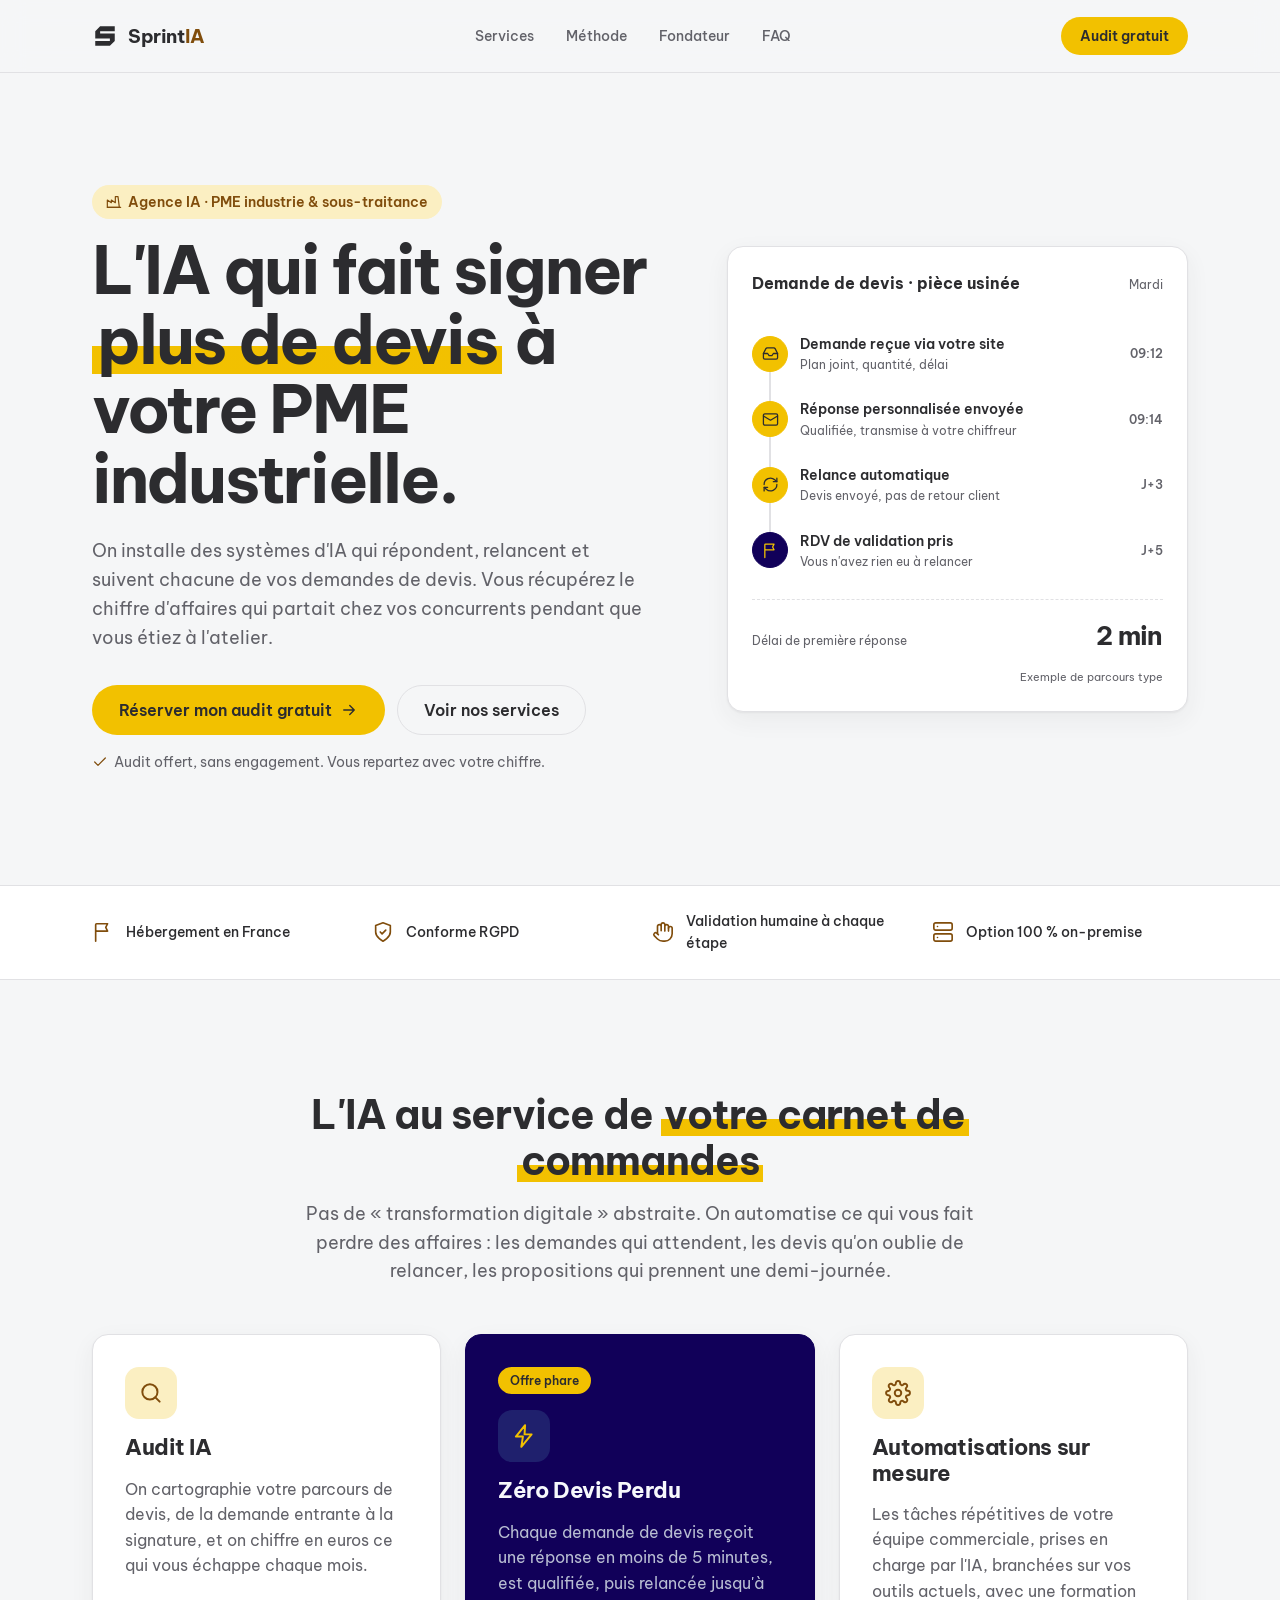
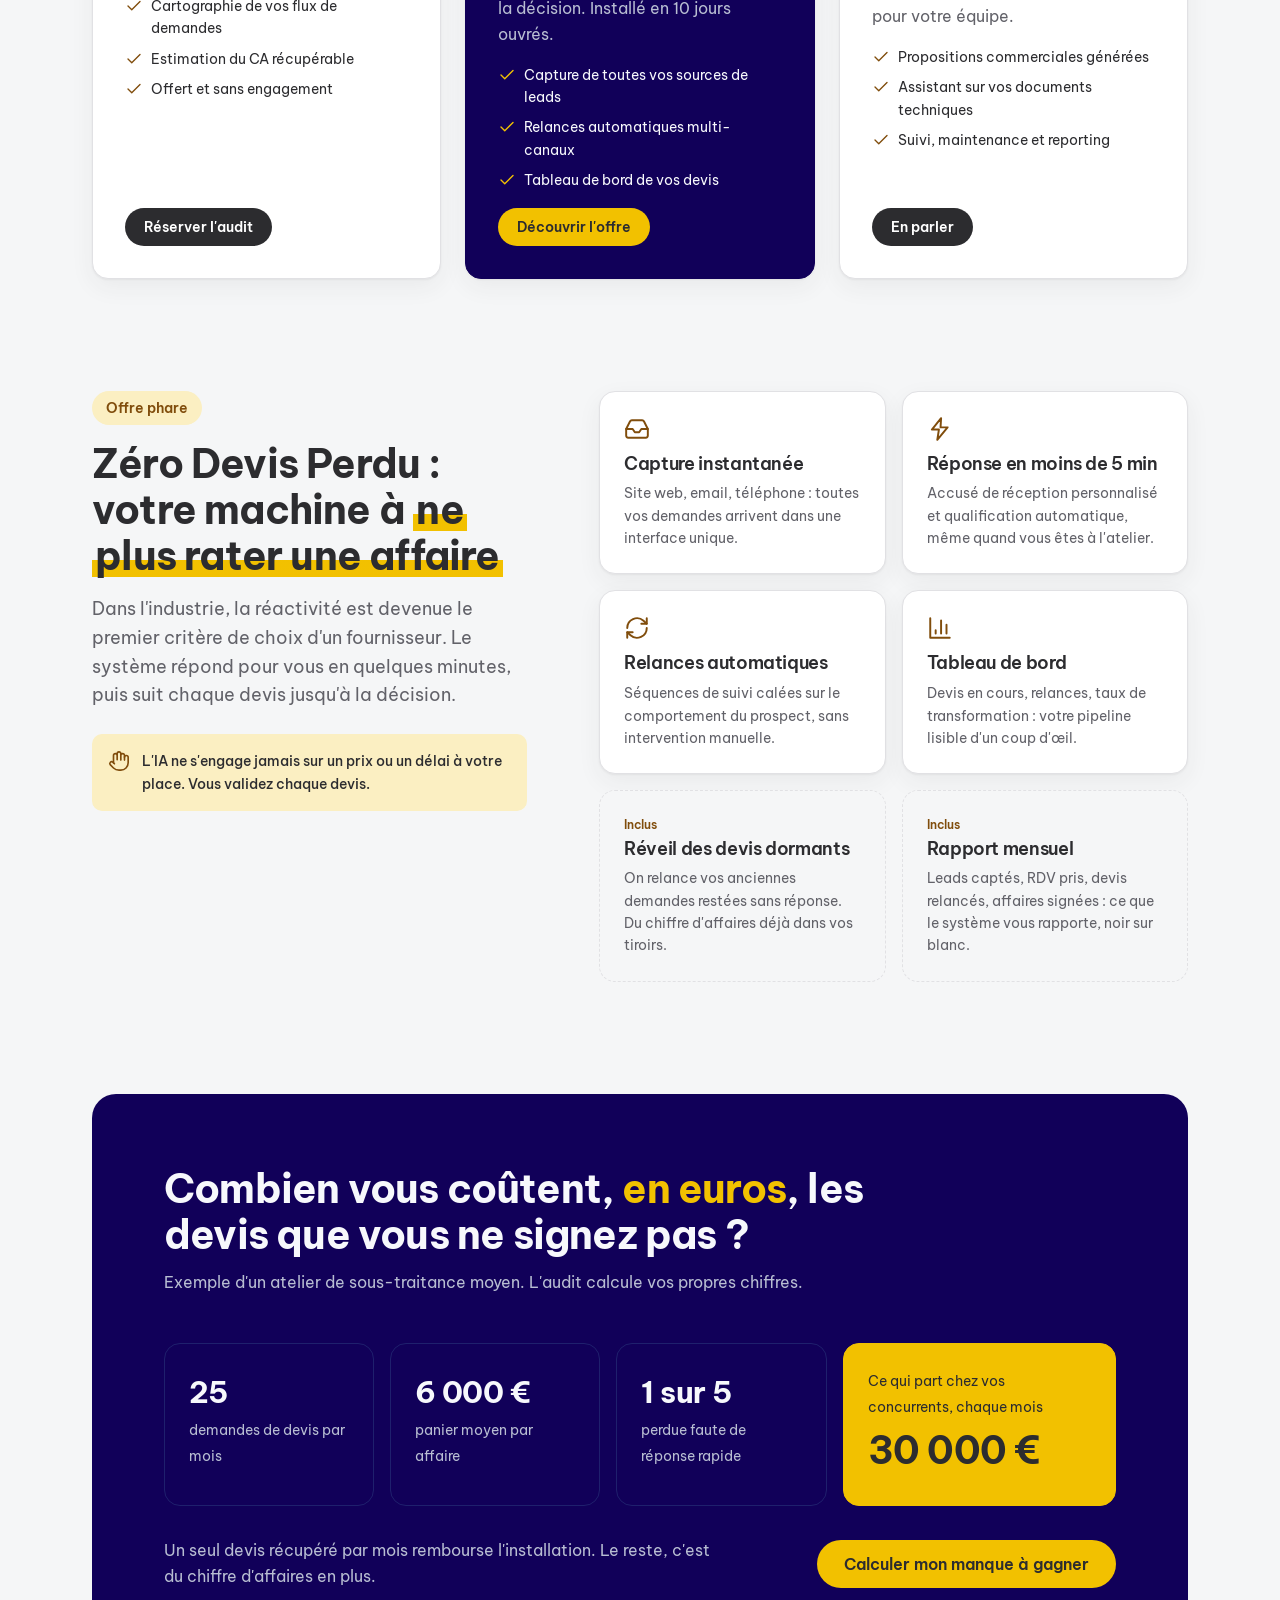
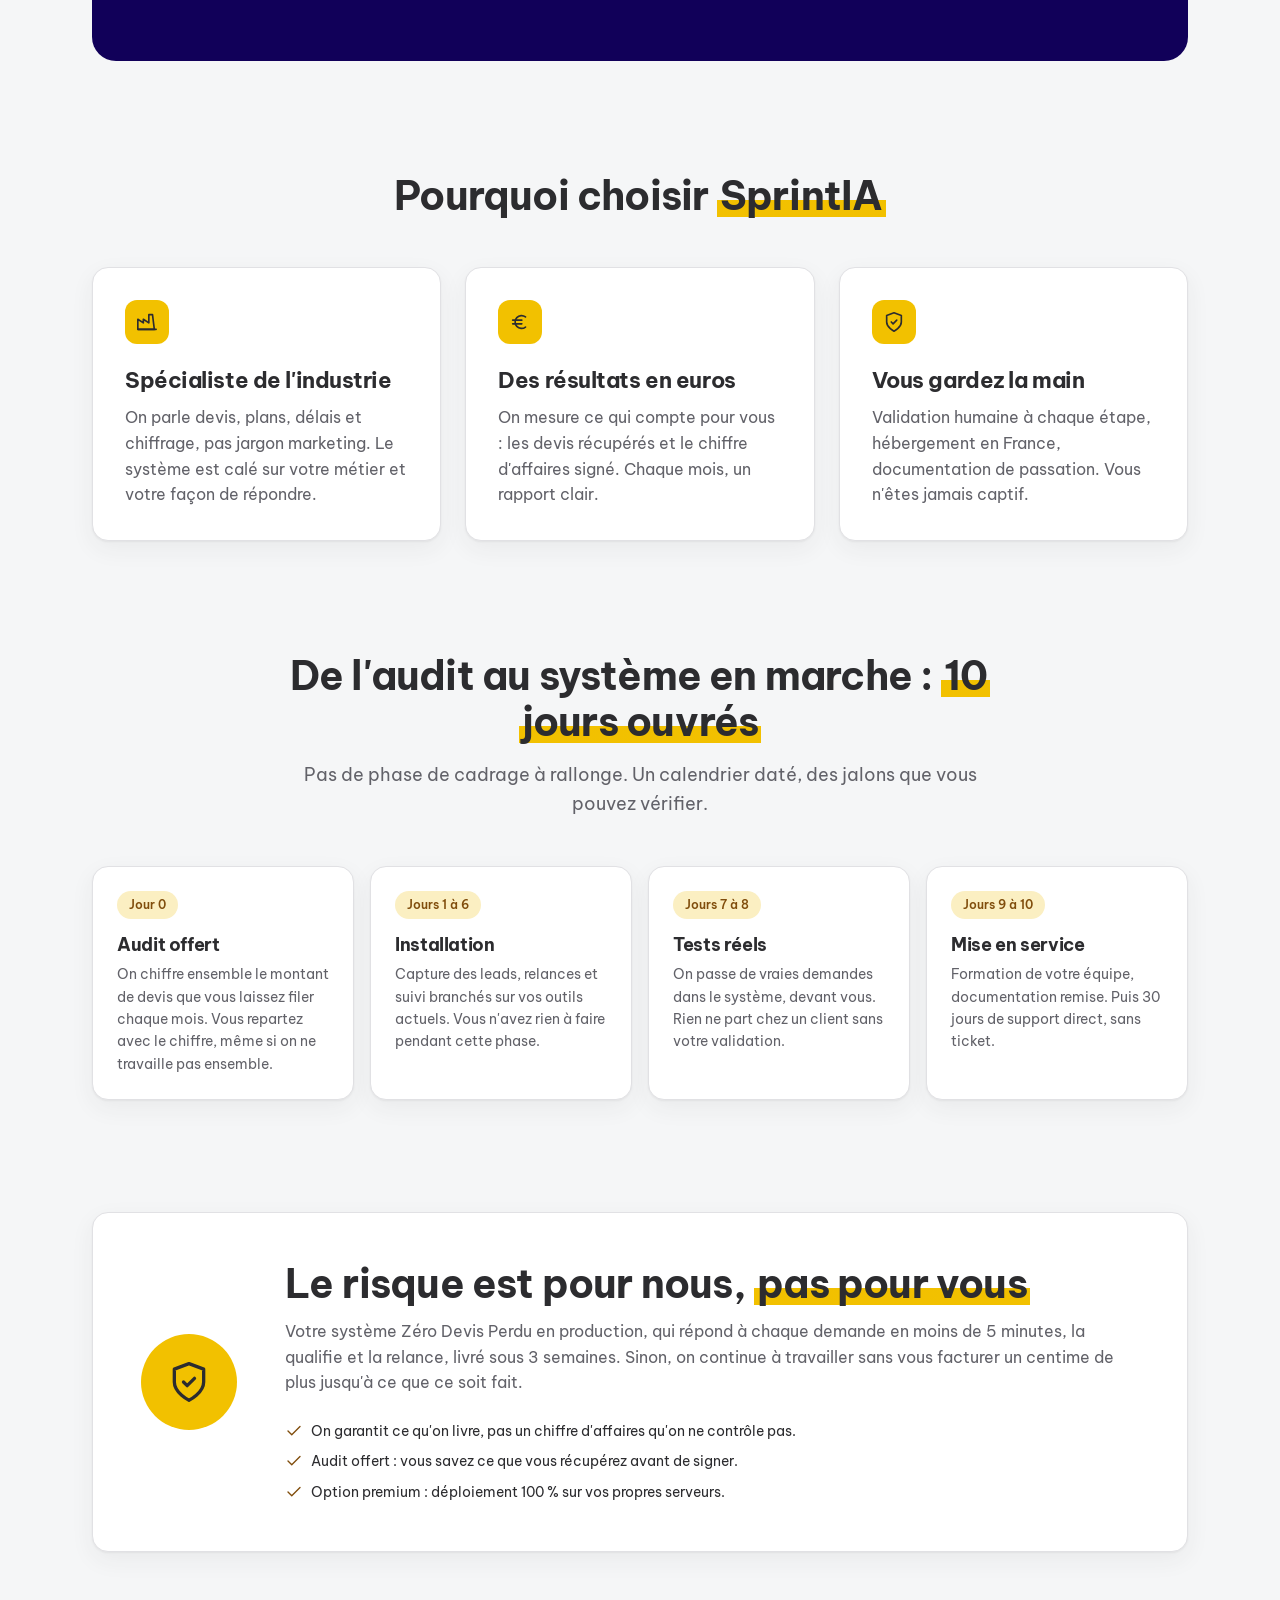
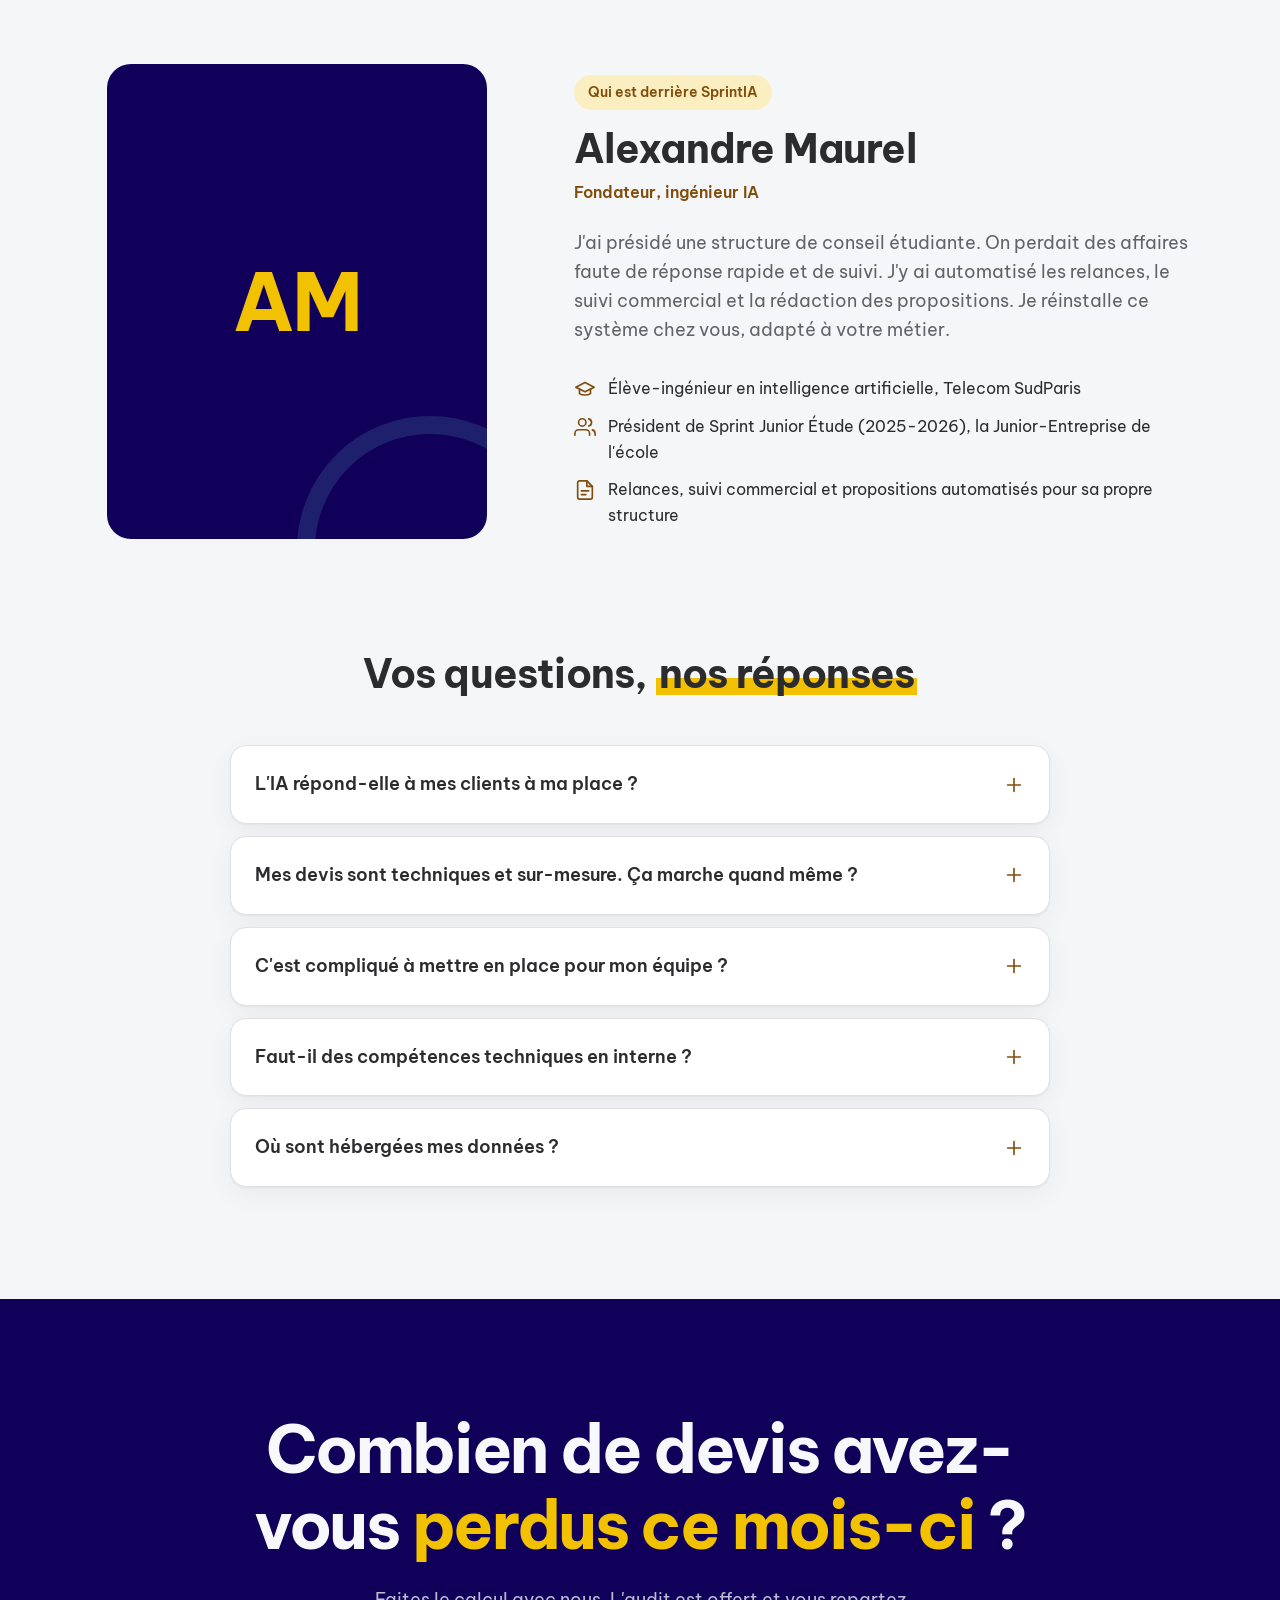
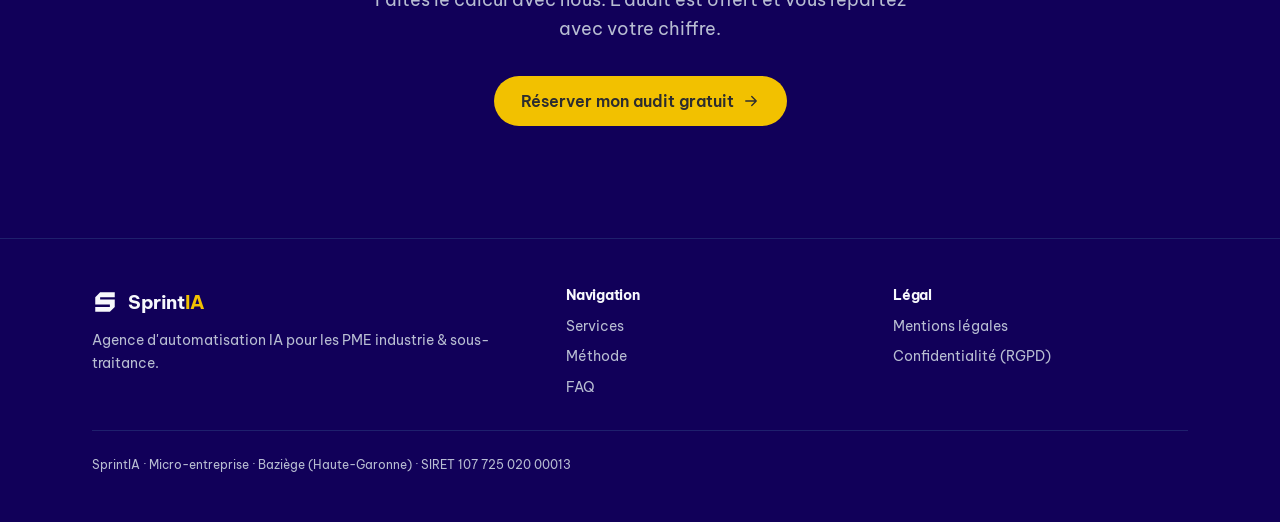
==== index.html @ 54145ee6 "Site vitrine SprintIA (projet final Mercadotecnia Digital ITESO) Co-Authored-By: Claude Opus 5.5 <no" ====
<!DOCTYPE html>
<html lang="fr">
<head>
<meta charset="utf-8"/>
<meta name="viewport" content="width=device-width, initial-scale=1.0"/>
<meta name="theme-color" content="#f5f5f6"/>
<title>SprintIA · Agence IA pour les PME industrielles | Zéro devis perdu</title>
<meta name="description" content="SprintIA, agence d'automatisation IA pour les PME industrie & sous-traitance. Réponse aux demandes de devis en moins de 5 minutes, relances automatiques, propositions commerciales. Audit offert."/>
<link rel="canonical" href="https://sprintalex.github.io/sprintia/"/>
<meta property="og:type" content="website"/>
<meta property="og:locale" content="fr_FR"/>
<meta property="og:site_name" content="SprintIA"/>
<meta property="og:title" content="SprintIA · L'agence IA des PME industrielles"/>
<meta property="og:description" content="On installe l'IA qui répond, relance et suit vos demandes de devis. Vous récupérez le chiffre d'affaires qui partait chez vos concurrents."/>
<meta property="og:url" content="https://sprintalex.github.io/sprintia/"/>
<meta property="og:image" content="https://sprintalex.github.io/sprintia/assets/og-image.png"/>
<meta property="og:image:width" content="1200"/>
<meta property="og:image:height" content="630"/>
<meta name="twitter:card" content="summary_large_image"/>
<meta name="twitter:title" content="SprintIA · L'agence IA des PME industrielles"/>
<meta name="twitter:description" content="Réponse aux devis en moins de 5 minutes, relances automatiques, propositions commerciales. Audit offert."/>
<meta name="twitter:image" content="https://sprintalex.github.io/sprintia/assets/og-image.png"/>
<link rel="icon" type="image/svg+xml" href="assets/favicon.svg"/>
<link rel="preconnect" href="https://fonts.googleapis.com"/>
<link rel="preconnect" href="https://fonts.gstatic.com" crossorigin=""/>
<link href="https://fonts.googleapis.com/css2?family=Be+Vietnam+Pro:wght@400;500;600;700&display=swap" rel="stylesheet"/>
<script type="application/ld+json">
{
  "@context": "https://schema.org",
  "@graph": [
    {
      "@type": "ProfessionalService",
      "name": "SprintIA",
      "url": "https://sprintalex.github.io/sprintia/",
      "description": "Agence d'automatisation IA pour les PME industrie & sous-traitance.",
      "areaServed": "FR",
      "founder": { "@type": "Person", "name": "Alexandre Maurel" },
      "address": { "@type": "PostalAddress", "addressLocality": "Baziège", "addressRegion": "Haute-Garonne", "addressCountry": "FR" }
    },
    {
      "@type": "Service",
      "name": "Zéro Devis Perdu",
      "provider": { "@type": "Organization", "name": "SprintIA" },
      "serviceType": "Automatisation de la réponse et de la relance des demandes de devis",
      "areaServed": "FR",
      "audience": { "@type": "BusinessAudience", "audienceType": "PME industrie & sous-traitance" }
    },
    {
      "@type": "FAQPage",
      "mainEntity": [
        { "@type": "Question", "name": "L'IA répond-elle à mes clients à ma place ?", "acceptedAnswer": { "@type": "Answer", "text": "Non. L'IA envoie un accusé de réception immédiat et qualifie la demande, mais ne s'engage jamais sur un prix ou un délai technique. Vous validez chaque devis." } },
        { "@type": "Question", "name": "Mes devis sont techniques et sur-mesure, ça marche quand même ?", "acceptedAnswer": { "@type": "Answer", "text": "Oui. Le système capte la demande, rassure le prospect en moins de 5 minutes et vous transmet toutes les infos pour chiffrer vite. Le travail technique reste le vôtre." } },
        { "@type": "Question", "name": "C'est compliqué à mettre en place ?", "acceptedAnswer": { "@type": "Answer", "text": "Non. On installe et paramètre tout en 10 jours ouvrés, branché sur vos outils existants, avec formation et 30 jours de support direct." } },
        { "@type": "Question", "name": "Où sont hébergées mes données ?", "acceptedAnswer": { "@type": "Answer", "text": "En France, en conformité RGPD. Une option 100 % on-premise est disponible." } }
      ]
    }
  ]
}
</script>
<style>
/* Hallmark · macrostructure: agency one-pager (studied) · tone: corporate chaleureux · anchor hue: amber 90
 * theme: studied-DNA (source: https://www.zenithia.pro/) · paper #F5F5F6 · ink #2D2D2F · accent #ECBC06 · navy #02015A
 * fonts: Be Vietnam Pro (display + body) · nav: sticky bar + CTA · footer: statement CTA · studied: yes · DNA-source: url
 * pre-emit critique: P4 H4 E4 S5 R4 V4
 */
:root {
  --color-paper: oklch(97.2% 0.002 286);
  --color-surface: oklch(100% 0 0);
  --color-ink: oklch(29.5% 0.005 286);
  --color-muted: oklch(50% 0.01 286);
  --color-line: oklch(91% 0.004 286);
  --color-accent: oklch(83% 0.17 90);
  --color-accent-strong: oklch(72% 0.155 80);
  --color-accent-soft: oklch(95% 0.06 95);
  --color-accent-ink: oklch(47% 0.1 65);
  --color-navy: oklch(22% 0.14 275);
  --color-navy-2: oklch(30% 0.13 275);
  --color-on-navy: oklch(98% 0.005 275);
  --color-on-navy-muted: oklch(80% 0.03 275);
  --color-focus: oklch(55% 0.2 265);
  --font-display: "Be Vietnam Pro", system-ui, sans-serif;
  --font-body: "Be Vietnam Pro", system-ui, sans-serif;
  --space-2xs: 4px; --space-xs: 8px; --space-sm: 12px; --space-md: 16px; --space-lg: 24px;
  --space-xl: 32px; --space-2xl: 48px; --space-3xl: 72px; --space-4xl: 112px;
  --text-sm: 0.875rem; --text-base: 1rem; --text-lg: 1.125rem; --text-xl: 1.375rem;
  --text-2xl: clamp(1.75rem, 1.2rem + 2vw, 2.5rem);
  --text-display: clamp(2.3rem, 1.3rem + 4.2vw, 4.1rem);
  --radius-sm: 10px; --radius-md: 16px; --radius-lg: 24px; --radius-pill: 999px;
  --shadow-card: 0 1px 2px oklch(29.5% 0.005 286 / 0.06), 0 8px 24px oklch(29.5% 0.005 286 / 0.06);
  --ease-out: cubic-bezier(0.22, 1, 0.36, 1);
  --ease-in: cubic-bezier(0.55, 0, 1, 0.45);
  --ease-in-out: cubic-bezier(0.65, 0, 0.35, 1);
  --dur-fast: 150ms; --dur-base: 250ms; --dur-slow: 600ms;
}
*, *::before, *::after { box-sizing: border-box; }
html, body { overflow-x: clip; }
html { scroll-behavior: smooth; scroll-padding-top: 88px; }
body { margin: 0; background: var(--color-paper); color: var(--color-ink); font-family: var(--font-body); font-size: var(--text-base); line-height: 1.6; -webkit-font-smoothing: antialiased; }
h1, h2, h3, h4 { font-family: var(--font-display); font-style: normal; line-height: 1.15; margin: 0; letter-spacing: -0.02em; overflow-wrap: anywhere; min-width: 0; }
p { margin: 0; }
a { color: inherit; }
img, svg { display: block; max-width: 100%; }
[hidden] { display: none !important; }
:focus-visible { outline: 3px solid var(--color-focus); outline-offset: 3px; border-radius: 6px; }
.sr-only { position: absolute; width: 1px; height: 1px; padding: 0; margin: -1px; overflow: hidden; clip: rect(0,0,0,0); white-space: nowrap; border: 0; }
.skip { position: absolute; left: var(--space-md); top: -60px; z-index: 60; background: var(--color-ink); color: var(--color-surface); padding: var(--space-xs) var(--space-md); border-radius: var(--radius-sm); }
.skip:focus { top: var(--space-md); }
.wrap { width: 100%; max-width: 1160px; margin: 0 auto; padding: 0 var(--space-md); }
@media (min-width: 768px) { .wrap { padding: 0 var(--space-xl); } }
.icon { width: 22px; height: 22px; fill: none; stroke: currentColor; stroke-width: 1.8; stroke-linecap: round; stroke-linejoin: round; flex-shrink: 0; }

/* marker highlight: one word per heading, ZénithIA DNA, ink stays readable */
.hl { background: linear-gradient(transparent 58%, var(--color-accent) 58%, var(--color-accent) 92%, transparent 92%); padding: 0 0.08em; -webkit-box-decoration-break: clone; box-decoration-break: clone; }
.on-navy .hl { background: none; color: var(--color-accent); padding: 0; }

/* buttons */
.btn { display: inline-flex; align-items: center; justify-content: center; gap: var(--space-xs); white-space: nowrap; font: 600 var(--text-base)/1 var(--font-body); text-decoration: none; border: 1.5px solid transparent; border-radius: var(--radius-pill); padding: 15px 26px; cursor: pointer; transition: background-color var(--dur-fast) var(--ease-out), border-color var(--dur-fast) var(--ease-out), transform var(--dur-fast) var(--ease-out); }
.btn:active { transform: translateY(1px); }
.btn:disabled { opacity: 0.55; cursor: not-allowed; }
.btn-primary { background: var(--color-accent); color: var(--color-ink); }
.btn-primary:hover { background: var(--color-accent-strong); }
.btn-ghost { background: transparent; color: var(--color-ink); border-color: var(--color-line); }
.btn-ghost:hover { border-color: var(--color-ink); }
.btn-dark { background: var(--color-ink); color: var(--color-surface); }
.btn-dark:hover { background: var(--color-navy); }
.btn-sm { padding: 11px 18px; font-size: var(--text-sm); }
.btn .icon { width: 18px; height: 18px; }

/* nav */
.nav { position: sticky; top: 0; z-index: 40; background: oklch(97.2% 0.002 286 / 0.88); backdrop-filter: blur(12px); -webkit-backdrop-filter: blur(12px); border-bottom: 1px solid var(--color-line); }
.nav-in { display: flex; align-items: center; justify-content: space-between; gap: var(--space-md); height: 72px; }
.brand { display: flex; align-items: center; gap: 10px; font-weight: 700; font-size: 1.2rem; text-decoration: none; letter-spacing: -0.02em; white-space: nowrap; }
.brand svg { width: 26px; height: 26px; }
.brand b { color: var(--color-accent-ink); font-weight: 700; }
.nav-links { display: none; gap: var(--space-xl); list-style: none; margin: 0; padding: 0; }
.nav-links a { text-decoration: none; font-weight: 500; font-size: var(--text-sm); color: var(--color-muted); white-space: nowrap; transition: color var(--dur-fast) var(--ease-out); }
.nav-links a:hover { color: var(--color-ink); }
.nav-cta { display: flex; align-items: center; gap: var(--space-xs); }
.burger { display: inline-flex; background: none; border: 0; padding: var(--space-xs); cursor: pointer; color: var(--color-ink); }
.mobile-menu { border-top: 1px solid var(--color-line); padding: var(--space-md) 0 var(--space-lg); }
.mobile-menu a { display: block; padding: var(--space-sm) 0; font-weight: 500; text-decoration: none; white-space: nowrap; }
.hidden { display: none !important; }
@media (min-width: 900px) { .nav-links { display: flex; } .burger, .mobile-menu { display: none !important; } }
@media (max-width: 420px) { .nav-cta .btn-sm { padding: 10px 14px; } }

/* sections */
section { padding: var(--space-3xl) 0; }
@media (min-width: 768px) { section { padding: var(--space-4xl) 0; } }
.head { max-width: 720px; margin: 0 auto var(--space-2xl); text-align: center; }
.head h2 { font-size: var(--text-2xl); font-weight: 700; }
.head p { margin-top: var(--space-md); color: var(--color-muted); font-size: var(--text-lg); }
.tag { display: inline-flex; align-items: center; gap: 6px; font-size: var(--text-sm); font-weight: 600; color: var(--color-accent-ink); background: var(--color-accent-soft); border-radius: var(--radius-pill); padding: 6px 14px; margin-bottom: var(--space-md); white-space: nowrap; }
.hero .tag { white-space: normal; }
@media (max-width: 359px) { .btn { padding: 14px 18px; font-size: 0.9375rem; } }
.card { background: var(--color-surface); border: 1px solid var(--color-line); border-radius: var(--radius-md); box-shadow: var(--shadow-card); }

/* hero */
.hero { padding: var(--space-3xl) 0 var(--space-3xl); }
.hero-grid { display: grid; gap: var(--space-2xl); align-items: center; grid-template-columns: minmax(0, 1fr); }
@media (min-width: 980px) { .hero-grid { grid-template-columns: minmax(0, 1.1fr) minmax(0, 0.9fr); gap: var(--space-3xl); } .hero { padding: var(--space-4xl) 0; } }
.hero h1 { font-size: var(--text-display); font-weight: 700; letter-spacing: -0.035em; line-height: 1.06; }
.hero .lead { margin-top: var(--space-lg); font-size: var(--text-lg); color: var(--color-muted); max-width: 560px; }
.hero-ctas { display: flex; flex-wrap: wrap; gap: var(--space-sm); margin-top: var(--space-xl); }
.reassure { margin-top: var(--space-md); font-size: var(--text-sm); color: var(--color-muted); display: flex; align-items: center; gap: 6px; }
.reassure .icon { width: 16px; height: 16px; color: var(--color-accent-ink); }

/* hero visual: flow of one quote request */
.flow { padding: var(--space-lg); position: relative; }
.flow-top { display: flex; justify-content: space-between; align-items: center; gap: var(--space-sm); margin-bottom: var(--space-lg); }
.flow-top strong { font-size: var(--text-base); }
.flow-top span { font-size: 12px; color: var(--color-muted); white-space: nowrap; }
.flow ol { list-style: none; margin: 0; padding: 0; position: relative; }
.flow ol::before { content: ""; position: absolute; left: 17px; top: 18px; bottom: 18px; width: 2px; background: var(--color-line); }
.flow li { position: relative; display: grid; grid-template-columns: 36px minmax(0, 1fr) auto; gap: var(--space-sm); align-items: center; padding: var(--space-sm) 0; }
.flow .dot { width: 36px; height: 36px; border-radius: 50%; display: grid; place-items: center; background: var(--color-paper); border: 1px solid var(--color-line); color: var(--color-muted); position: relative; }
.flow .dot .icon { width: 17px; height: 17px; }
.flow li.done .dot { background: var(--color-accent); border-color: var(--color-accent); color: var(--color-ink); }
.flow li.win .dot { background: var(--color-navy); border-color: var(--color-navy); color: var(--color-accent); }
.flow .t { font-size: var(--text-sm); font-weight: 600; }
.flow .s { font-size: 12px; color: var(--color-muted); }
.flow time { font-size: 12px; font-weight: 600; color: var(--color-muted); font-variant-numeric: tabular-nums; white-space: nowrap; }
.flow-foot { margin-top: var(--space-md); padding-top: var(--space-md); border-top: 1px dashed var(--color-line); display: flex; justify-content: space-between; align-items: baseline; gap: var(--space-sm); }
.flow-foot span { font-size: 12px; color: var(--color-muted); }
.flow-foot b { font-size: 1.6rem; letter-spacing: -0.02em; }
.flow-note { margin-top: var(--space-sm); font-size: 11px; color: var(--color-muted); text-align: right; }

/* trust strip */
.trust { padding: var(--space-lg) 0; border-top: 1px solid var(--color-line); border-bottom: 1px solid var(--color-line); background: var(--color-surface); }
.trust ul { list-style: none; margin: 0; padding: 0; display: grid; grid-template-columns: repeat(2, minmax(0, 1fr)); gap: var(--space-md) var(--space-lg); }
@media (min-width: 900px) { .trust ul { grid-template-columns: repeat(4, minmax(0, 1fr)); } }
.trust li { display: flex; align-items: center; gap: var(--space-sm); font-size: var(--text-sm); font-weight: 500; }
.trust .icon { color: var(--color-accent-ink); }

/* services */
.services { display: grid; gap: var(--space-lg); grid-template-columns: minmax(0, 1fr); }
@media (min-width: 900px) { .services { grid-template-columns: repeat(3, minmax(0, 1fr)); } }
.svc { padding: var(--space-xl); display: flex; flex-direction: column; gap: var(--space-md); transition: transform var(--dur-base) var(--ease-out), box-shadow var(--dur-base) var(--ease-out); }
.svc:hover { transform: translateY(-3px); }
.svc .ico { width: 52px; height: 52px; border-radius: 14px; display: grid; place-items: center; background: var(--color-accent-soft); color: var(--color-accent-ink); }
.svc .ico .icon { width: 26px; height: 26px; }
.svc h3 { font-size: var(--text-xl); font-weight: 700; }
.svc p { color: var(--color-muted); }
.svc ul { list-style: none; margin: 0; padding: 0; display: grid; gap: var(--space-xs); font-size: var(--text-sm); }
.svc li { display: flex; gap: var(--space-xs); align-items: flex-start; }
.svc li .icon { width: 18px; height: 18px; color: var(--color-accent-ink); margin-top: 2px; }
.svc .btn { margin-top: auto; align-self: flex-start; }
.svc.featured { background: var(--color-navy); border-color: var(--color-navy); color: var(--color-on-navy); }
.svc.featured p { color: var(--color-on-navy-muted); }
.svc.featured .ico { background: var(--color-navy-2); color: var(--color-accent); }
.svc.featured li .icon { color: var(--color-accent); }
.svc .badge { align-self: flex-start; font-size: 12px; font-weight: 600; background: var(--color-accent); color: var(--color-ink); border-radius: var(--radius-pill); padding: 4px 12px; white-space: nowrap; }

/* ZDP detail */
.zdp { display: grid; gap: var(--space-2xl); grid-template-columns: minmax(0, 1fr); align-items: start; }
@media (min-width: 980px) { .zdp { grid-template-columns: minmax(0, 0.85fr) minmax(0, 1.15fr); gap: var(--space-3xl); } }
.zdp-intro h2 { font-size: var(--text-2xl); font-weight: 700; }
.zdp-intro p { margin-top: var(--space-md); color: var(--color-muted); font-size: var(--text-lg); }
.zdp-intro .human { margin-top: var(--space-lg); display: flex; gap: var(--space-sm); padding: var(--space-md); border-radius: var(--radius-sm); background: var(--color-accent-soft); font-size: var(--text-sm); font-weight: 500; }
.zdp-intro .human .icon { color: var(--color-accent-ink); }
.feats { display: grid; gap: var(--space-md); grid-template-columns: minmax(0, 1fr); }
@media (min-width: 640px) { .feats { grid-template-columns: repeat(2, minmax(0, 1fr)); } }
.feat { padding: var(--space-lg); }
.feat .icon { color: var(--color-accent-ink); width: 26px; height: 26px; margin-bottom: var(--space-sm); }
.feat h3 { font-size: var(--text-lg); font-weight: 600; margin-bottom: var(--space-xs); }
.feat p { font-size: var(--text-sm); color: var(--color-muted); }
.feat.bonus { background: var(--color-paper); box-shadow: none; border-style: dashed; }
.feat .kicker { display: block; font-size: 12px; font-weight: 600; color: var(--color-accent-ink); margin-bottom: 4px; }

/* ROI band */
.roi { background: var(--color-navy); color: var(--color-on-navy); border-radius: var(--radius-lg); padding: var(--space-2xl) var(--space-lg); }
@media (min-width: 768px) { .roi { padding: var(--space-3xl); } }
.roi h2 { font-size: var(--text-2xl); font-weight: 700; max-width: 720px; }
.roi > p { margin-top: var(--space-sm); color: var(--color-on-navy-muted); }
.roi-grid { display: grid; gap: var(--space-md); margin-top: var(--space-2xl); grid-template-columns: minmax(0, 1fr); }
@media (min-width: 768px) { .roi-grid { grid-template-columns: repeat(3, minmax(0, 1fr)) minmax(0, 1.3fr); align-items: stretch; } }
.roi-cell { border: 1px solid var(--color-navy-2); border-radius: var(--radius-md); padding: var(--space-lg); }
.roi-cell b { display: block; font-size: 1.9rem; letter-spacing: -0.02em; font-variant-numeric: tabular-nums; }
.roi-cell span { font-size: var(--text-sm); color: var(--color-on-navy-muted); }
.roi-cell.total { background: var(--color-accent); border-color: var(--color-accent); color: var(--color-ink); }
.roi-cell.total span { color: var(--color-ink); }
.roi-cell.total b { font-size: 2.4rem; }
.roi-foot { margin-top: var(--space-xl); display: flex; flex-wrap: wrap; gap: var(--space-lg); align-items: center; justify-content: space-between; }
.roi-foot p { color: var(--color-on-navy-muted); max-width: 560px; }

/* why */
.why { display: grid; gap: var(--space-lg); grid-template-columns: minmax(0, 1fr); }
@media (min-width: 900px) { .why { grid-template-columns: repeat(3, minmax(0, 1fr)); } }
.why-item { padding: var(--space-xl); }
.why-item .num { width: 44px; height: 44px; border-radius: 12px; background: var(--color-accent); display: grid; place-items: center; margin-bottom: var(--space-lg); }
.why-item .num .icon { width: 22px; height: 22px; color: var(--color-ink); }
.why-item h3 { font-size: var(--text-xl); font-weight: 700; margin-bottom: var(--space-sm); }
.why-item p { color: var(--color-muted); }

/* method */
.steps { list-style: none; margin: 0; padding: 0; display: grid; gap: var(--space-md); grid-template-columns: minmax(0, 1fr); counter-reset: step; }
@media (min-width: 640px) { .steps { grid-template-columns: repeat(2, minmax(0, 1fr)); } }
@media (min-width: 1024px) { .steps { grid-template-columns: repeat(4, minmax(0, 1fr)); } }
.step-card { padding: var(--space-lg); position: relative; }
.step-card .when { display: inline-block; font-size: 12px; font-weight: 600; color: var(--color-accent-ink); background: var(--color-accent-soft); border-radius: var(--radius-pill); padding: 4px 12px; margin-bottom: var(--space-md); white-space: nowrap; }
.step-card h3 { font-size: var(--text-lg); font-weight: 700; margin-bottom: var(--space-xs); }
.step-card p { font-size: var(--text-sm); color: var(--color-muted); }

/* guarantee */
.guarantee { display: grid; gap: var(--space-xl); grid-template-columns: minmax(0, 1fr); padding: var(--space-xl); align-items: center; }
@media (min-width: 900px) { .guarantee { grid-template-columns: auto minmax(0, 1fr); padding: var(--space-2xl); gap: var(--space-2xl); } }
.seal { width: 96px; height: 96px; border-radius: 50%; background: var(--color-accent); display: grid; place-items: center; }
.seal .icon { width: 44px; height: 44px; color: var(--color-ink); }
.guarantee h2 { font-size: var(--text-2xl); font-weight: 700; }
.guarantee p { margin-top: var(--space-sm); color: var(--color-muted); }
.guarantee ul { list-style: none; margin: var(--space-lg) 0 0; padding: 0; display: grid; gap: var(--space-xs); font-size: var(--text-sm); }
.guarantee li { display: flex; gap: var(--space-xs); }
.guarantee li .icon { width: 18px; height: 18px; color: var(--color-accent-ink); margin-top: 2px; }

/* founder */
.founder { display: grid; gap: var(--space-2xl); grid-template-columns: minmax(0, 1fr); align-items: center; }
@media (min-width: 900px) { .founder { grid-template-columns: minmax(0, 0.8fr) minmax(0, 1.2fr); gap: var(--space-3xl); } }
.portrait { aspect-ratio: 4 / 5; max-width: 380px; width: 100%; margin: 0 auto; border-radius: var(--radius-lg); background: var(--color-navy); color: var(--color-accent); display: grid; place-items: center; font-size: 5rem; font-weight: 700; letter-spacing: -0.04em; position: relative; overflow: hidden; }
.portrait::after { content: ""; position: absolute; inset: auto -20% -30% auto; width: 70%; aspect-ratio: 1; border-radius: 50%; border: 18px solid var(--color-navy-2); }
.founder h2 { font-size: var(--text-2xl); font-weight: 700; }
.founder .role { margin-top: var(--space-xs); font-weight: 600; color: var(--color-accent-ink); }
.founder p.bio { margin-top: var(--space-lg); color: var(--color-muted); font-size: var(--text-lg); }
.creds { list-style: none; margin: var(--space-xl) 0 0; padding: 0; display: grid; gap: var(--space-sm); }
.creds li { display: flex; gap: var(--space-sm); align-items: flex-start; }
.creds .icon { color: var(--color-accent-ink); margin-top: 2px; }

/* faq */
.faq { max-width: 820px; margin: 0 auto; display: grid; gap: var(--space-sm); }
.faq details { padding: 0 var(--space-lg); }
.faq summary { list-style: none; cursor: pointer; display: flex; justify-content: space-between; align-items: center; gap: var(--space-md); padding: var(--space-lg) 0; font-weight: 600; font-size: var(--text-lg); }
.faq summary::-webkit-details-marker { display: none; }
.faq summary .icon { transition: transform var(--dur-base) var(--ease-out); color: var(--color-accent-ink); }
.faq details[open] summary .icon { transform: rotate(45deg); }
.faq details p { padding-bottom: var(--space-lg); color: var(--color-muted); }

/* final cta + footer */
.final { background: var(--color-navy); color: var(--color-on-navy); text-align: center; padding: var(--space-4xl) 0; }
.final h2 { font-size: var(--text-display); font-weight: 700; letter-spacing: -0.035em; max-width: 820px; margin: 0 auto; }
.final p { margin: var(--space-lg) auto 0; color: var(--color-on-navy-muted); font-size: var(--text-lg); max-width: 560px; }
.final .btn { margin-top: var(--space-xl); }
footer { background: var(--color-navy); color: var(--color-on-navy-muted); border-top: 1px solid var(--color-navy-2); padding: var(--space-2xl) 0; font-size: var(--text-sm); }
.foot { display: grid; gap: var(--space-xl); grid-template-columns: minmax(0, 1fr); }
@media (min-width: 768px) { .foot { grid-template-columns: minmax(0, 1.5fr) minmax(0, 1fr) minmax(0, 1fr); } }
.foot .brand { color: var(--color-on-navy); margin-bottom: var(--space-sm); }
.foot .brand b { color: var(--color-accent); }
.foot h3 { font-size: var(--text-sm); color: var(--color-on-navy); margin-bottom: var(--space-sm); }
.foot ul { list-style: none; margin: 0; padding: 0; display: grid; gap: var(--space-xs); }
.foot a { text-decoration: none; white-space: nowrap; }
.foot a:hover { color: var(--color-on-navy); }
.legal { margin-top: var(--space-xl); padding-top: var(--space-lg); border-top: 1px solid var(--color-navy-2); font-size: 12px; }

/* reveal */
.reveal { opacity: 0; transform: translateY(16px); transition: opacity var(--dur-slow) var(--ease-out), transform var(--dur-slow) var(--ease-out); }
.reveal.in { opacity: 1; transform: none; }
.no-js .reveal { opacity: 1; transform: none; }

/* modal */
.modal { position: fixed; inset: 0; z-index: 50; display: flex; align-items: center; justify-content: center; padding: var(--space-md); }
.modal.modal-hidden { display: none; }
.modal-backdrop { position: absolute; inset: 0; background: oklch(22% 0.14 275 / 0.6); backdrop-filter: blur(4px); }
.modal-panel { position: relative; width: 100%; max-width: 520px; max-height: calc(100dvh - 32px); overflow-y: auto; background: var(--color-surface); border-radius: var(--radius-lg); box-shadow: 0 24px 64px oklch(22% 0.14 275 / 0.3); }
.progress { height: 4px; background: var(--color-line); }
#modal-progress { height: 100%; background: var(--color-accent); transition: width var(--dur-base) var(--ease-out); }
.modal-top { display: flex; justify-content: space-between; align-items: center; padding: var(--space-md) var(--space-lg) 0; }
.modal-top button { background: none; border: 0; cursor: pointer; color: var(--color-muted); display: inline-flex; align-items: center; gap: 4px; font: 500 var(--text-sm) var(--font-body); padding: 6px; }
.modal-top button:hover { color: var(--color-ink); }
.invisible { visibility: hidden; }
#modal-step-label { font-size: 12px; font-weight: 600; color: var(--color-muted); }
#lead-form { padding: var(--space-lg); }
@media (min-width: 640px) { #lead-form { padding: var(--space-lg) var(--space-xl) var(--space-xl); } }
.step { display: none; border: 0; margin: 0; padding: 0; min-width: 0; }
.step.active { display: block; }
.step legend, .step h3 { font-size: var(--text-xl); font-weight: 700; text-align: center; width: 100%; margin-bottom: var(--space-lg); padding: 0; }
.opts { display: grid; gap: var(--space-sm); }
.opt { display: flex; align-items: center; gap: var(--space-sm); padding: var(--space-md); border: 1.5px solid var(--color-line); border-radius: var(--radius-sm); cursor: pointer; font-weight: 500; transition: border-color var(--dur-fast) var(--ease-out), background-color var(--dur-fast) var(--ease-out); }
.opt:hover { border-color: var(--color-accent-strong); }
.opt:has(input:checked) { border-color: var(--color-accent-strong); background: var(--color-accent-soft); }
.opt input { width: 18px; height: 18px; accent-color: var(--color-accent-ink); }
.lbl { display: block; font-size: 12px; font-weight: 600; color: var(--color-muted); margin-bottom: var(--space-xs); }
.chips { display: flex; flex-wrap: wrap; gap: var(--space-xs); margin-bottom: var(--space-lg); }
.chip { font: 500 var(--text-sm) var(--font-body); padding: 9px 16px; border: 1.5px solid var(--color-line); border-radius: var(--radius-pill); background: var(--color-surface); color: var(--color-ink); cursor: pointer; white-space: nowrap; transition: border-color var(--dur-fast) var(--ease-out), background-color var(--dur-fast) var(--ease-out); }
.chip:hover { border-color: var(--color-accent-strong); }
.chip.selected { border-color: var(--color-accent-strong); background: var(--color-accent-soft); }
.field { width: 100%; font: 400 var(--text-base) var(--font-body); color: var(--color-ink); background: var(--color-paper); border: 1.5px solid var(--color-line); border-radius: var(--radius-sm); padding: 13px 14px; margin-bottom: var(--space-md); }
.field:focus { outline: none; border-color: var(--color-focus); }
.field:focus-visible { outline: 3px solid var(--color-focus); outline-offset: 1px; }
.hint { text-align: center; color: var(--color-muted); font-size: var(--text-sm); margin: calc(var(--space-md) * -1) 0 var(--space-lg); }
#modal-actions { margin-top: var(--space-xl); }
#modal-next { width: 100%; }
.success-ico { width: 64px; height: 64px; margin: 0 auto var(--space-lg); border-radius: 50%; background: var(--color-accent); display: grid; place-items: center; }
.success-ico .icon { width: 30px; height: 30px; }

@media (prefers-reduced-motion: reduce) {
  html { scroll-behavior: auto; }
  .reveal { transform: none; transition: opacity var(--dur-fast) linear; }
  .svc:hover { transform: none; }
  * { transition-duration: 1ms !important; }
}
</style>
</head>
<body class="no-js">
<a href="#top" class="skip">Aller au contenu</a>

<svg hidden aria-hidden="true" xmlns="http://www.w3.org/2000/svg">
<defs>
<symbol id="i-menu" viewBox="0 0 24 24"><path d="M4 7h16M4 12h16M4 17h16"/></symbol>
<symbol id="i-close" viewBox="0 0 24 24"><path d="M6 6l12 12M18 6L6 18"/></symbol>
<symbol id="i-plus" viewBox="0 0 24 24"><path d="M12 5v14M5 12h14"/></symbol>
<symbol id="i-arrow-forward" viewBox="0 0 24 24"><path d="M5 12h14m0 0l-6-6m6 6l-6 6"/></symbol>
<symbol id="i-arrow-back" viewBox="0 0 24 24"><path d="M19 12H5m0 0l6-6m-6 6l6 6"/></symbol>
<symbol id="i-bolt" viewBox="0 0 24 24"><path d="M13 2 4.5 12.5H11L9.5 22 19 10.5h-6.5L13 2Z"/></symbol>
<symbol id="i-search" viewBox="0 0 24 24"><circle cx="11" cy="11" r="7"/><path d="M20 20l-4-4"/></symbol>
<symbol id="i-cog" viewBox="0 0 24 24"><circle cx="12" cy="12" r="3"/><path d="M19.4 15a1.7 1.7 0 0 0 .3 1.8l.1.1a2 2 0 1 1-2.8 2.8l-.1-.1a1.7 1.7 0 0 0-1.8-.3 1.7 1.7 0 0 0-1 1.5V21a2 2 0 1 1-4 0v-.1a1.7 1.7 0 0 0-1.1-1.5 1.7 1.7 0 0 0-1.8.3l-.1.1a2 2 0 1 1-2.8-2.8l.1-.1a1.7 1.7 0 0 0 .3-1.8 1.7 1.7 0 0 0-1.5-1H3a2 2 0 1 1 0-4h.1a1.7 1.7 0 0 0 1.5-1.1 1.7 1.7 0 0 0-.3-1.8l-.1-.1a2 2 0 1 1 2.8-2.8l.1.1a1.7 1.7 0 0 0 1.8.3H9a1.7 1.7 0 0 0 1-1.5V3a2 2 0 1 1 4 0v.1a1.7 1.7 0 0 0 1 1.5 1.7 1.7 0 0 0 1.8-.3l.1-.1a2 2 0 1 1 2.8 2.8l-.1.1a1.7 1.7 0 0 0-.3 1.8V9a1.7 1.7 0 0 0 1.5 1H21a2 2 0 1 1 0 4h-.1a1.7 1.7 0 0 0-1.5 1Z"/></symbol>
<symbol id="i-inbox" viewBox="0 0 24 24"><path d="M22 12h-6l-2 3h-4l-2-3H2"/><path d="M5.5 5.1 2 12v6a2 2 0 0 0 2 2h16a2 2 0 0 0 2-2v-6l-3.5-6.9A2 2 0 0 0 16.7 4H7.3a2 2 0 0 0-1.8 1.1Z"/></symbol>
<symbol id="i-mail" viewBox="0 0 24 24"><rect x="2" y="4" width="20" height="16" rx="2"/><path d="m22 7-10 6L2 7"/></symbol>
<symbol id="i-refresh" viewBox="0 0 24 24"><path d="M3 12a9 9 0 0 1 15-6.7L21 8"/><path d="M21 3v5h-5"/><path d="M21 12a9 9 0 0 1-15 6.7L3 16"/><path d="M3 21v-5h5"/></symbol>
<symbol id="i-chart" viewBox="0 0 24 24"><path d="M3 3v18h18"/><path d="M18 17V9M13 17V5M8 17v-3"/></symbol>
<symbol id="i-history" viewBox="0 0 24 24"><path d="M3 3v6h6"/><path d="M3.05 13A9 9 0 1 0 6 5.3L3 9"/><path d="M12 7v5l4 2"/></symbol>
<symbol id="i-file" viewBox="0 0 24 24"><path d="M14 2H6a2 2 0 0 0-2 2v16a2 2 0 0 0 2 2h12a2 2 0 0 0 2-2V8Z"/><path d="M14 2v6h6M8 13h8M8 17h5"/></symbol>
<symbol id="i-users" viewBox="0 0 24 24"><path d="M17 21v-2a4 4 0 0 0-4-4H5a4 4 0 0 0-4 4v2"/><circle cx="9" cy="7" r="4"/><path d="M23 21v-2a4 4 0 0 0-3-3.9M16 3.1a4 4 0 0 1 0 7.8"/></symbol>
<symbol id="i-factory" viewBox="0 0 24 24"><path d="M2 20V9l6 4V9l6 4V4h4l2 16Z"/><path d="M2 20h20"/></symbol>
<symbol id="i-euro" viewBox="0 0 24 24"><path d="M18 6.5A7 7 0 1 0 18 17.5"/><path d="M4 10h10M4 14h10"/></symbol>
<symbol id="i-hand" viewBox="0 0 24 24"><path d="M18 11V6a2 2 0 0 0-4 0v5M14 10V4a2 2 0 0 0-4 0v6M10 10.5V6a2 2 0 0 0-4 0v8"/><path d="M18 8a2 2 0 1 1 4 0v6a8 8 0 0 1-8 8h-2c-2.8 0-4.5-.9-6-2.4l-3.6-3.6a2 2 0 0 1 2.8-2.8L7 15"/></symbol>
<symbol id="i-shield-check" viewBox="0 0 24 24"><path d="M12 22s8-4 8-10V5l-8-3-8 3v7c0 6 8 10 8 10Z"/><path d="M9 12l2 2 4-4"/></symbol>
<symbol id="i-server" viewBox="0 0 24 24"><rect x="2" y="2" width="20" height="8" rx="2"/><rect x="2" y="14" width="20" height="8" rx="2"/><path d="M6 6h.01M6 18h.01"/></symbol>
<symbol id="i-flag" viewBox="0 0 24 24"><path d="M4 22V4a1 1 0 0 1 1-1h12l-2 4 2 4H5"/></symbol>
<symbol id="i-check" viewBox="0 0 24 24"><path d="M20 6 9 17l-5-5"/></symbol>
<symbol id="i-cap" viewBox="0 0 24 24"><path d="M22 10 12 5 2 10l10 5 10-5Z"/><path d="M6 12v5c3 2 9 2 12 0v-5"/></symbol>
<symbol id="i-logo" viewBox="0 0 512 512"><polygon fill="currentColor" stroke="none" points="160,64 448,64 448,160 160,160 160,208 448,208 448,352 352,448 64,448 64,352 352,352 352,304 64,304 64,160"/></symbol>
</defs>
</svg>

<header class="nav">
  <div class="wrap nav-in">
    <a class="brand" href="#top" aria-label="SprintIA, accueil"><svg aria-hidden="true"><use href="#i-logo"/></svg><span>Sprint<b>IA</b></span></a>
    <nav aria-label="Navigation principale">
      <ul class="nav-links">
        <li><a href="#services">Services</a></li>
        <li><a href="#methode">Méthode</a></li>
        <li><a href="#fondateur">Fondateur</a></li>
        <li><a href="#faq">FAQ</a></li>
      </ul>
    </nav>
    <div class="nav-cta">
      <button type="button" class="btn btn-primary btn-sm" data-open-modal>Audit gratuit</button>
      <button type="button" id="burger" class="burger" aria-label="Menu" aria-expanded="false" aria-controls="mobile-menu">
        <svg id="burger-open-icon" class="icon" aria-hidden="true"><use href="#i-menu"/></svg>
        <svg id="burger-close-icon" class="icon hidden" aria-hidden="true"><use href="#i-close"/></svg>
      </button>
    </div>
  </div>
  <div id="mobile-menu" class="mobile-menu hidden">
    <nav class="wrap" aria-label="Navigation mobile">
      <a href="#services">Services</a>
      <a href="#methode">Méthode</a>
      <a href="#fondateur">Fondateur</a>
      <a href="#faq">FAQ</a>
    </nav>
  </div>
</header>

<main id="top">

<!-- HERO -->
<section class="hero">
  <div class="wrap hero-grid">
    <div>
      <span class="tag"><svg class="icon" aria-hidden="true" style="width:16px;height:16px"><use href="#i-factory"/></svg>Agence IA · PME industrie &amp; sous-traitance</span>
      <h1>L'IA qui fait signer <span class="hl">plus de devis</span> à votre PME industrielle.</h1>
      <p class="lead">On installe des systèmes d'IA qui répondent, relancent et suivent chacune de vos demandes de devis. Vous récupérez le chiffre d'affaires qui partait chez vos concurrents pendant que vous étiez à l'atelier.</p>
      <div class="hero-ctas">
        <button type="button" class="btn btn-primary" data-open-modal>Réserver mon audit gratuit <svg class="icon" aria-hidden="true"><use href="#i-arrow-forward"/></svg></button>
        <a class="btn btn-ghost" href="#services">Voir nos services</a>
      </div>
      <p class="reassure"><svg class="icon" aria-hidden="true"><use href="#i-check"/></svg>Audit offert, sans engagement. Vous repartez avec votre chiffre.</p>
    </div>

    <figure class="card flow reveal" aria-label="Exemple de parcours d'une demande de devis avec SprintIA" style="margin:0">
      <div class="flow-top"><strong>Demande de devis · pièce usinée</strong><span>Mardi</span></div>
      <ol>
        <li class="done"><span class="dot"><svg class="icon" aria-hidden="true"><use href="#i-inbox"/></svg></span><div><div class="t">Demande reçue via votre site</div><div class="s">Plan joint, quantité, délai</div></div><time>09:12</time></li>
        <li class="done"><span class="dot"><svg class="icon" aria-hidden="true"><use href="#i-mail"/></svg></span><div><div class="t">Réponse personnalisée envoyée</div><div class="s">Qualifiée, transmise à votre chiffreur</div></div><time>09:14</time></li>
        <li class="done"><span class="dot"><svg class="icon" aria-hidden="true"><use href="#i-refresh"/></svg></span><div><div class="t">Relance automatique</div><div class="s">Devis envoyé, pas de retour client</div></div><time>J+3</time></li>
        <li class="win"><span class="dot"><svg class="icon" aria-hidden="true"><use href="#i-flag"/></svg></span><div><div class="t">RDV de validation pris</div><div class="s">Vous n'avez rien eu à relancer</div></div><time>J+5</time></li>
      </ol>
      <div class="flow-foot"><span>Délai de première réponse</span><b>2 min</b></div>
      <figcaption class="flow-note">Exemple de parcours type</figcaption>
    </figure>
  </div>
</section>

<!-- TRUST -->
<div class="trust">
  <div class="wrap">
    <ul>
      <li><svg class="icon" aria-hidden="true"><use href="#i-flag"/></svg>Hébergement en France</li>
      <li><svg class="icon" aria-hidden="true"><use href="#i-shield-check"/></svg>Conforme RGPD</li>
      <li><svg class="icon" aria-hidden="true"><use href="#i-hand"/></svg>Validation humaine à chaque étape</li>
      <li><svg class="icon" aria-hidden="true"><use href="#i-server"/></svg>Option 100 % on-premise</li>
    </ul>
  </div>
</div>

<!-- SERVICES -->
<section id="services">
  <div class="wrap">
    <div class="head reveal">
      <h2>L'IA au service de <span class="hl">votre carnet de commandes</span></h2>
      <p>Pas de « transformation digitale » abstraite. On automatise ce qui vous fait perdre des affaires : les demandes qui attendent, les devis qu'on oublie de relancer, les propositions qui prennent une demi-journée.</p>
    </div>
    <div class="services">
      <article class="card svc reveal">
        <div class="ico"><svg class="icon" aria-hidden="true"><use href="#i-search"/></svg></div>
        <h3>Audit IA</h3>
        <p>On cartographie votre parcours de devis, de la demande entrante à la signature, et on chiffre en euros ce qui vous échappe chaque mois.</p>
        <ul>
          <li><svg class="icon" aria-hidden="true"><use href="#i-check"/></svg>Cartographie de vos flux de demandes</li>
          <li><svg class="icon" aria-hidden="true"><use href="#i-check"/></svg>Estimation du CA récupérable</li>
          <li><svg class="icon" aria-hidden="true"><use href="#i-check"/></svg>Offert et sans engagement</li>
        </ul>
        <button type="button" class="btn btn-dark btn-sm" data-open-modal>Réserver l'audit</button>
      </article>
      <article class="card svc featured reveal">
        <span class="badge">Offre phare</span>
        <div class="ico"><svg class="icon" aria-hidden="true"><use href="#i-bolt"/></svg></div>
        <h3>Zéro Devis Perdu</h3>
        <p>Chaque demande de devis reçoit une réponse en moins de 5 minutes, est qualifiée, puis relancée jusqu'à la décision. Installé en 10 jours ouvrés.</p>
        <ul>
          <li><svg class="icon" aria-hidden="true"><use href="#i-check"/></svg>Capture de toutes vos sources de leads</li>
          <li><svg class="icon" aria-hidden="true"><use href="#i-check"/></svg>Relances automatiques multi-canaux</li>
          <li><svg class="icon" aria-hidden="true"><use href="#i-check"/></svg>Tableau de bord de vos devis</li>
        </ul>
        <a class="btn btn-primary btn-sm" href="#zero-devis-perdu">Découvrir l'offre</a>
      </article>
      <article class="card svc reveal">
        <div class="ico"><svg class="icon" aria-hidden="true"><use href="#i-cog"/></svg></div>
        <h3>Automatisations sur mesure</h3>
        <p>Les tâches répétitives de votre équipe commerciale, prises en charge par l'IA, branchées sur vos outils actuels, avec une formation pour votre équipe.</p>
        <ul>
          <li><svg class="icon" aria-hidden="true"><use href="#i-check"/></svg>Propositions commerciales générées</li>
          <li><svg class="icon" aria-hidden="true"><use href="#i-check"/></svg>Assistant sur vos documents techniques</li>
          <li><svg class="icon" aria-hidden="true"><use href="#i-check"/></svg>Suivi, maintenance et reporting</li>
        </ul>
        <button type="button" class="btn btn-dark btn-sm" data-open-modal>En parler</button>
      </article>
    </div>
  </div>
</section>

<!-- ZDP DETAIL -->
<section id="zero-devis-perdu" style="padding-top:0">
  <div class="wrap zdp">
    <div class="zdp-intro reveal">
      <span class="tag">Offre phare</span>
      <h2>Zéro Devis Perdu : votre machine à <span class="hl">ne plus rater une affaire</span></h2>
      <p>Dans l'industrie, la réactivité est devenue le premier critère de choix d'un fournisseur. Le système répond pour vous en quelques minutes, puis suit chaque devis jusqu'à la décision.</p>
      <div class="human"><svg class="icon" aria-hidden="true"><use href="#i-hand"/></svg><span>L'IA ne s'engage jamais sur un prix ou un délai à votre place. Vous validez chaque devis.</span></div>
    </div>
    <div class="feats">
      <div class="card feat reveal"><svg class="icon" aria-hidden="true"><use href="#i-inbox"/></svg><h3>Capture instantanée</h3><p>Site web, email, téléphone : toutes vos demandes arrivent dans une interface unique.</p></div>
      <div class="card feat reveal"><svg class="icon" aria-hidden="true"><use href="#i-bolt"/></svg><h3>Réponse en moins de 5 min</h3><p>Accusé de réception personnalisé et qualification automatique, même quand vous êtes à l'atelier.</p></div>
      <div class="card feat reveal"><svg class="icon" aria-hidden="true"><use href="#i-refresh"/></svg><h3>Relances automatiques</h3><p>Séquences de suivi calées sur le comportement du prospect, sans intervention manuelle.</p></div>
      <div class="card feat reveal"><svg class="icon" aria-hidden="true"><use href="#i-chart"/></svg><h3>Tableau de bord</h3><p>Devis en cours, relances, taux de transformation : votre pipeline lisible d'un coup d'œil.</p></div>
      <div class="card feat bonus reveal"><span class="kicker">Inclus</span><h3>Réveil des devis dormants</h3><p>On relance vos anciennes demandes restées sans réponse. Du chiffre d'affaires déjà dans vos tiroirs.</p></div>
      <div class="card feat bonus reveal"><span class="kicker">Inclus</span><h3>Rapport mensuel</h3><p>Leads captés, RDV pris, devis relancés, affaires signées : ce que le système vous rapporte, noir sur blanc.</p></div>
    </div>
  </div>
</section>

<!-- ROI -->
<section style="padding-top:0">
  <div class="wrap">
    <div class="roi on-navy reveal">
      <h2>Combien vous coûtent, <span class="hl">en euros</span>, les devis que vous ne signez pas ?</h2>
      <p>Exemple d'un atelier de sous-traitance moyen. L'audit calcule vos propres chiffres.</p>
      <div class="roi-grid">
        <div class="roi-cell"><b>25</b><span>demandes de devis par mois</span></div>
        <div class="roi-cell"><b>6 000 €</b><span>panier moyen par affaire</span></div>
        <div class="roi-cell"><b>1 sur 5</b><span>perdue faute de réponse rapide</span></div>
        <div class="roi-cell total"><span>Ce qui part chez vos concurrents, chaque mois</span><b>30 000 €</b></div>
      </div>
      <div class="roi-foot">
        <p>Un seul devis récupéré par mois rembourse l'installation. Le reste, c'est du chiffre d'affaires en plus.</p>
        <button type="button" class="btn btn-primary" data-open-modal>Calculer mon manque à gagner</button>
      </div>
    </div>
  </div>
</section>

<!-- WHY -->
<section style="padding-top:0">
  <div class="wrap">
    <div class="head reveal">
      <h2>Pourquoi choisir <span class="hl">SprintIA</span></h2>
    </div>
    <div class="why">
      <div class="card why-item reveal"><div class="num"><svg class="icon" aria-hidden="true"><use href="#i-factory"/></svg></div><h3>Spécialiste de l'industrie</h3><p>On parle devis, plans, délais et chiffrage, pas jargon marketing. Le système est calé sur votre métier et votre façon de répondre.</p></div>
      <div class="card why-item reveal"><div class="num"><svg class="icon" aria-hidden="true"><use href="#i-euro"/></svg></div><h3>Des résultats en euros</h3><p>On mesure ce qui compte pour vous : les devis récupérés et le chiffre d'affaires signé. Chaque mois, un rapport clair.</p></div>
      <div class="card why-item reveal"><div class="num"><svg class="icon" aria-hidden="true"><use href="#i-shield-check"/></svg></div><h3>Vous gardez la main</h3><p>Validation humaine à chaque étape, hébergement en France, documentation de passation. Vous n'êtes jamais captif.</p></div>
    </div>
  </div>
</section>

<!-- METHOD -->
<section id="methode" style="padding-top:0">
  <div class="wrap">
    <div class="head reveal">
      <h2>De l'audit au système en marche : <span class="hl">10 jours ouvrés</span></h2>
      <p>Pas de phase de cadrage à rallonge. Un calendrier daté, des jalons que vous pouvez vérifier.</p>
    </div>
    <ol class="steps">
      <li class="card step-card reveal"><span class="when">Jour 0</span><h3>Audit offert</h3><p>On chiffre ensemble le montant de devis que vous laissez filer chaque mois. Vous repartez avec le chiffre, même si on ne travaille pas ensemble.</p></li>
      <li class="card step-card reveal"><span class="when">Jours 1 à 6</span><h3>Installation</h3><p>Capture des leads, relances et suivi branchés sur vos outils actuels. Vous n'avez rien à faire pendant cette phase.</p></li>
      <li class="card step-card reveal"><span class="when">Jours 7 à 8</span><h3>Tests réels</h3><p>On passe de vraies demandes dans le système, devant vous. Rien ne part chez un client sans votre validation.</p></li>
      <li class="card step-card reveal"><span class="when">Jours 9 à 10</span><h3>Mise en service</h3><p>Formation de votre équipe, documentation remise. Puis 30 jours de support direct, sans ticket.</p></li>
    </ol>
  </div>
</section>

<!-- GUARANTEE -->
<section id="garantie" style="padding-top:0">
  <div class="wrap">
    <div class="card guarantee reveal">
      <div class="seal"><svg class="icon" aria-hidden="true"><use href="#i-shield-check"/></svg></div>
      <div>
        <h2>Le risque est pour nous, <span class="hl">pas pour vous</span></h2>
        <p>Votre système Zéro Devis Perdu en production, qui répond à chaque demande en moins de 5 minutes, la qualifie et la relance, livré sous 3 semaines. Sinon, on continue à travailler sans vous facturer un centime de plus jusqu'à ce que ce soit fait.</p>
        <ul>
          <li><svg class="icon" aria-hidden="true"><use href="#i-check"/></svg>On garantit ce qu'on livre, pas un chiffre d'affaires qu'on ne contrôle pas.</li>
          <li><svg class="icon" aria-hidden="true"><use href="#i-check"/></svg>Audit offert : vous savez ce que vous récupérez avant de signer.</li>
          <li><svg class="icon" aria-hidden="true"><use href="#i-check"/></svg>Option premium : déploiement 100 % sur vos propres serveurs.</li>
        </ul>
      </div>
    </div>
  </div>
</section>

<!-- FOUNDER -->
<section id="fondateur" style="padding-top:0">
  <div class="wrap founder">
    <!-- PHOTO : remplacer ce bloc par <img src="assets/alex.jpg" alt="Alexandre Maurel, fondateur de SprintIA" class="portrait"/> -->
    <div class="portrait reveal" aria-hidden="true">AM</div>
    <div class="reveal">
      <span class="tag">Qui est derrière SprintIA</span>
      <h2>Alexandre Maurel</h2>
      <p class="role">Fondateur, ingénieur IA</p>
      <p class="bio">J'ai présidé une structure de conseil étudiante. On perdait des affaires faute de réponse rapide et de suivi. J'y ai automatisé les relances, le suivi commercial et la rédaction des propositions. Je réinstalle ce système chez vous, adapté à votre métier.</p>
      <ul class="creds">
        <li><svg class="icon" aria-hidden="true"><use href="#i-cap"/></svg><span>Élève-ingénieur en intelligence artificielle, Telecom SudParis</span></li>
        <li><svg class="icon" aria-hidden="true"><use href="#i-users"/></svg><span>Président de Sprint Junior Étude (2025-2026), la Junior-Entreprise de l'école</span></li>
        <li><svg class="icon" aria-hidden="true"><use href="#i-file"/></svg><span>Relances, suivi commercial et propositions automatisés pour sa propre structure</span></li>
      </ul>
    </div>
  </div>
</section>

<!-- FAQ -->
<section id="faq" style="padding-top:0">
  <div class="wrap">
    <div class="head reveal"><h2>Vos questions, <span class="hl">nos réponses</span></h2></div>
    <div class="faq">
      <details class="card"><summary>L'IA répond-elle à mes clients à ma place ?<svg class="icon" aria-hidden="true"><use href="#i-plus"/></svg></summary><p>Non. L'IA envoie un accusé de réception immédiat et qualifie la demande, mais ne s'engage jamais sur un prix ou un délai technique. Vous validez chaque devis. Vous gardez la main.</p></details>
      <details class="card"><summary>Mes devis sont techniques et sur-mesure. Ça marche quand même ?<svg class="icon" aria-hidden="true"><use href="#i-plus"/></svg></summary><p>Oui. Le système ne chiffre pas à votre place : il capte la demande, rassure le prospect en moins de 5 minutes et vous transmet toutes les infos pour chiffrer vite. Le travail technique reste le vôtre.</p></details>
      <details class="card"><summary>C'est compliqué à mettre en place pour mon équipe ?<svg class="icon" aria-hidden="true"><use href="#i-plus"/></svg></summary><p>Non. On installe et paramètre tout en 10 jours ouvrés, branché sur vos outils existants. Votre équipe reçoit simplement des demandes déjà qualifiées. On forme, et pendant 30 jours vous nous écrivez directement pour tout ajustement.</p></details>
      <details class="card"><summary>Faut-il des compétences techniques en interne ?<svg class="icon" aria-hidden="true"><use href="#i-plus"/></svg></summary><p>Non. On s'occupe de l'installation, du paramétrage et de la maintenance. Votre équipe utilise le système depuis ses outils habituels, avec une formation courte à la mise en service.</p></details>
      <details class="card"><summary>Où sont hébergées mes données ?<svg class="icon" aria-hidden="true"><use href="#i-plus"/></svg></summary><p>En France, en conformité RGPD. Une option 100 % on-premise, sur vos propres serveurs, est disponible si vous voulez la maîtrise totale de vos données.</p></details>
    </div>
  </div>
</section>

</main>

<section class="final on-navy">
  <div class="wrap">
    <h2>Combien de devis avez-vous <span class="hl">perdus ce mois-ci</span> ?</h2>
    <p>Faites le calcul avec nous. L'audit est offert et vous repartez avec votre chiffre.</p>
    <button type="button" class="btn btn-primary" data-open-modal>Réserver mon audit gratuit <svg class="icon" aria-hidden="true"><use href="#i-arrow-forward"/></svg></button>
  </div>
</section>

<footer>
  <div class="wrap">
    <div class="foot">
      <div>
        <a class="brand" href="#top"><svg aria-hidden="true"><use href="#i-logo"/></svg><span>Sprint<b>IA</b></span></a>
        <p>Agence d'automatisation IA pour les PME industrie &amp; sous-traitance.</p>
      </div>
      <div>
        <h3>Navigation</h3>
        <ul>
          <li><a href="#services">Services</a></li>
          <li><a href="#methode">Méthode</a></li>
          <li><a href="#faq">FAQ</a></li>
        </ul>
      </div>
      <div>
        <h3>Légal</h3>
        <ul>
          <li><a href="mentions-legales.html">Mentions légales</a></li>
          <li><a href="confidentialite.html">Confidentialité (RGPD)</a></li>
        </ul>
      </div>
    </div>
    <p class="legal">SprintIA · Micro-entreprise · Baziège (Haute-Garonne) · SIRET 107 725 020 00013</p>
  </div>
</footer>

<!-- LEAD MODAL (progressive profiling) -->
<div id="lead-modal" class="modal modal-hidden" role="dialog" aria-modal="true" aria-labelledby="modal-title">
  <div class="modal-backdrop" data-close-modal aria-hidden="true"></div>
  <div class="modal-panel">
    <div class="progress"><div id="modal-progress" style="width:25%"></div></div>
    <div class="modal-top">
      <button type="button" id="modal-back" class="invisible"><svg class="icon" aria-hidden="true" style="width:18px;height:18px"><use href="#i-arrow-back"/></svg> Retour</button>
      <span id="modal-step-label" aria-live="polite">Étape 1 / 4</span>
      <button type="button" data-close-modal aria-label="Fermer"><svg class="icon" aria-hidden="true"><use href="#i-close"/></svg></button>
    </div>
    <form id="lead-form">
      <h2 id="modal-title" class="sr-only">Réserver mon audit gratuit</h2>
      <input type="checkbox" name="botcheck" style="display:none" tabindex="-1" autocomplete="off" aria-hidden="true"/>

      <fieldset class="step active" data-step="1">
        <legend>Vous êtes ?</legend>
        <div class="opts">
          <label class="opt"><input type="radio" name="role" value="Dirigeant" required/>Dirigeant</label>
          <label class="opt"><input type="radio" name="role" value="Responsable commercial"/>Responsable commercial</label>
          <label class="opt"><input type="radio" name="role" value="Autre"/>Autre</label>
        </div>
      </fieldset>

      <fieldset class="step" data-step="2">
        <legend>Votre activité &amp; taille</legend>
        <span class="lbl">Secteur</span>
        <div class="chips" data-chip-group="secteur">
          <button type="button" aria-pressed="false" class="chip">Métallurgie</button>
          <button type="button" aria-pressed="false" class="chip">Usinage</button>
          <button type="button" aria-pressed="false" class="chip">Menuiserie</button>
          <button type="button" aria-pressed="false" class="chip">BTP</button>
          <button type="button" aria-pressed="false" class="chip">Autre</button>
        </div>
        <span class="lbl">Effectif</span>
        <div class="chips" data-chip-group="effectif">
          <button type="button" aria-pressed="false" class="chip">10 à 20</button>
          <button type="button" aria-pressed="false" class="chip">20 à 35</button>
          <button type="button" aria-pressed="false" class="chip">35 à 50</button>
        </div>
      </fieldset>

      <fieldset class="step" data-step="3">
        <legend>Combien de devis envoyez-vous par mois ?</legend>
        <div class="opts">
          <label class="opt"><input type="radio" name="volume" value="< 20"/>Moins de 20</label>
          <label class="opt"><input type="radio" name="volume" value="20-50"/>Entre 20 et 50</label>
          <label class="opt"><input type="radio" name="volume" value="50+"/>Plus de 50</label>
        </div>
      </fieldset>

      <fieldset class="step" data-step="4">
        <legend>Où vous envoyer votre audit ?</legend>
        <p class="hint">On vous recontacte sous 24&nbsp;h.</p>
        <label for="company" class="lbl">Nom de l'entreprise</label>
        <input id="company" name="company" type="text" autocomplete="organization" placeholder="Ex : Métallurgie Toulon" class="field"/>
        <label for="email" class="lbl">Email professionnel</label>
        <input id="email" name="email" type="email" autocomplete="email" inputmode="email" placeholder="nom@entreprise.fr" required class="field"/>
        <label for="phone" class="lbl">Téléphone</label>
        <input id="phone" name="phone" type="tel" autocomplete="tel" inputmode="tel" placeholder="06 12 34 56 78" class="field"/>
      </fieldset>

      <div class="step" data-step="5" style="text-align:center">
        <div class="success-ico"><svg class="icon" aria-hidden="true"><use href="#i-check"/></svg></div>
        <h3>Parfait, c'est noté.</h3>
        <p class="hint" style="margin-top:0">On vous recontacte sous 24&nbsp;h avec votre estimation de devis perdus.</p>
        <button type="button" class="btn btn-dark" data-close-modal>Fermer</button>
      </div>

      <div id="modal-actions">
        <button type="button" id="modal-next" class="btn btn-primary">Continuer <svg class="icon" aria-hidden="true"><use href="#i-arrow-forward"/></svg></button>
      </div>
    </form>
  </div>
</div>

<script>
(function () {
    "use strict";
    document.body.classList.remove("no-js");
    var modal = document.getElementById("lead-modal");
    var form = document.getElementById("lead-form");
    var steps = Array.prototype.slice.call(form.querySelectorAll(".step"));
    var progress = document.getElementById("modal-progress");
    var stepLabel = document.getElementById("modal-step-label");
    var backBtn = document.getElementById("modal-back");
    var nextBtn = document.getElementById("modal-next");
    var actions = document.getElementById("modal-actions");
    var totalInput = 4; // 4 étapes de questions + 1 écran de succès
    var current = 1;
    var lastFocus = null;
    var ARROW = '<svg class="icon" aria-hidden="true"><use href="#i-arrow-forward"/></svg>';
    var CHECK = '<svg class="icon" aria-hidden="true"><use href="#i-check"/></svg>';

    function showStep(n) {
        current = n;
        steps.forEach(function (s) {
            s.classList.toggle("active", parseInt(s.getAttribute("data-step"), 10) === n);
        });
        progress.style.width = (Math.min(n, totalInput) / totalInput * 100) + "%";
        if (n <= totalInput) {
            stepLabel.textContent = "Étape " + n + " / " + totalInput;
            stepLabel.style.visibility = "visible";
            actions.style.display = "";
            backBtn.classList.toggle("invisible", n === 1);
            nextBtn.innerHTML = (n === totalInput) ? "Recevoir mon audit " + CHECK : "Continuer " + ARROW;
        } else {
            stepLabel.style.visibility = "hidden";
            progress.style.width = "100%";
            actions.style.display = "none";
            backBtn.classList.add("invisible");
        }
        var active = form.querySelector(".step.active");
        var focusable = active.querySelector('input:not([name="botcheck"]), button:not(.chip)');
        if (focusable) { try { focusable.focus(); } catch (e) {} }
    }

    function validateStep(n) {
        var active = form.querySelector('.step[data-step="' + n + '"]');
        var radios = active.querySelectorAll('input[type="radio"]');
        if (radios.length && !form.querySelector('input[name="' + radios[0].name + '"]:checked')) { return "Merci de choisir une option."; }
        var email = active.querySelector('input[type="email"]');
        if (email && !email.checkValidity()) { email.reportValidity(); return false; }
        return true;
    }

    function openModal() {
        lastFocus = document.activeElement;
        modal.classList.remove("modal-hidden");
        document.body.style.overflow = "hidden";
        showStep(1);
    }
    function closeModal() {
        modal.classList.add("modal-hidden");
        document.body.style.overflow = "";
        if (lastFocus && lastFocus.focus) { lastFocus.focus(); }
        setTimeout(function () {
            form.reset();
            form.querySelectorAll(".chip.selected").forEach(function (c) { c.classList.remove("selected"); c.setAttribute("aria-pressed", "false"); });
            showStep(1);
        }, 250);
    }

    document.querySelectorAll("[data-open-modal]").forEach(function (b) { b.addEventListener("click", openModal); });
    document.querySelectorAll("[data-close-modal]").forEach(function (b) { b.addEventListener("click", closeModal); });
    document.addEventListener("keydown", function (e) {
        if (e.key === "Escape" && !modal.classList.contains("modal-hidden")) { closeModal(); }
    });

    // === Capture des leads (Web3Forms) ===
    // Clé d'accès Web3Forms (publique par design, routée vers l'email du compte).
    var WEB3FORMS_ACCESS_KEY = "f2fc9509-5e37-4474-a531-bf57161548cf";

    function collectPayload() {
        var data = { access_key: WEB3FORMS_ACCESS_KEY, subject: "Nouveau lead : audit SprintIA", from_name: "Site SprintIA" };
        new FormData(form).forEach(function (v, k) { data[k] = v; });
        form.querySelectorAll("[data-chip-group]").forEach(function (group) {
            var sel = group.querySelector(".chip.selected");
            data[group.getAttribute("data-chip-group")] = sel ? sel.textContent.trim() : "";
        });
        return data;
    }

    function submitLead() {
        return fetch("https://api.web3forms.com/submit", {
            method: "POST",
            headers: { "Content-Type": "application/json", "Accept": "application/json" },
            body: JSON.stringify(collectPayload())
        }).then(function (r) { return r.json(); }).then(function (j) {
            if (!j.success) { throw new Error("web3forms"); }
        });
    }

    nextBtn.addEventListener("click", function () {
        var ok = validateStep(current);
        if (ok !== true) { if (typeof ok === "string") { stepLabel.textContent = ok; } return; }
        if (current < totalInput) { showStep(current + 1); return; }
        nextBtn.disabled = true;
        nextBtn.textContent = "Envoi…";
        submitLead().then(function () {
            nextBtn.disabled = false;
            showStep(totalInput + 1);
        })["catch"](function () {
            // Échec réseau/API : pas de faux succès, on propose de réessayer.
            nextBtn.disabled = false;
            nextBtn.innerHTML = "Réessayer " + ARROW;
            stepLabel.textContent = "Échec de l'envoi, réessayez dans un instant.";
        });
    });
    backBtn.addEventListener("click", function () { if (current > 1) { showStep(current - 1); } });

    form.querySelectorAll("[data-chip-group]").forEach(function (group) {
        group.querySelectorAll(".chip").forEach(function (chip) {
            chip.addEventListener("click", function () {
                group.querySelectorAll(".chip").forEach(function (c) { c.classList.remove("selected"); c.setAttribute("aria-pressed", "false"); });
                chip.classList.add("selected");
                chip.setAttribute("aria-pressed", "true");
            });
        });
    });

    modal.addEventListener("keydown", function (e) {
        if (e.key !== "Tab" || modal.classList.contains("modal-hidden")) { return; }
        var f = modal.querySelectorAll('a[href], button:not([disabled]), input, [tabindex]:not([tabindex="-1"])');
        var visible = Array.prototype.filter.call(f, function (el) { return el.offsetParent !== null; });
        if (!visible.length) { return; }
        var first = visible[0], last = visible[visible.length - 1];
        if (e.shiftKey && document.activeElement === first) { e.preventDefault(); last.focus(); }
        else if (!e.shiftKey && document.activeElement === last) { e.preventDefault(); first.focus(); }
    });

    // mobile menu
    var burger = document.getElementById("burger");
    var mobileMenu = document.getElementById("mobile-menu");
    var burgerOpen = document.getElementById("burger-open-icon");
    var burgerClose = document.getElementById("burger-close-icon");
    function setBurger(open) {
        burger.setAttribute("aria-expanded", String(open));
        burgerOpen.classList.toggle("hidden", open);
        burgerClose.classList.toggle("hidden", !open);
    }
    burger.addEventListener("click", function () { setBurger(mobileMenu.classList.toggle("hidden") === false); });
    mobileMenu.querySelectorAll("a").forEach(function (el) {
        el.addEventListener("click", function () { mobileMenu.classList.add("hidden"); setBurger(false); });
    });

    // reveal on scroll
    var els = document.querySelectorAll(".reveal");
    if ("IntersectionObserver" in window) {
        var io = new IntersectionObserver(function (entries) {
            entries.forEach(function (en) { if (en.isIntersecting) { en.target.classList.add("in"); io.unobserve(en.target); } });
        }, { rootMargin: "0px 0px -8% 0px" });
        els.forEach(function (el) { io.observe(el); });
    } else {
        els.forEach(function (el) { el.classList.add("in"); });
    }
})();
</script>
</body>
</html>
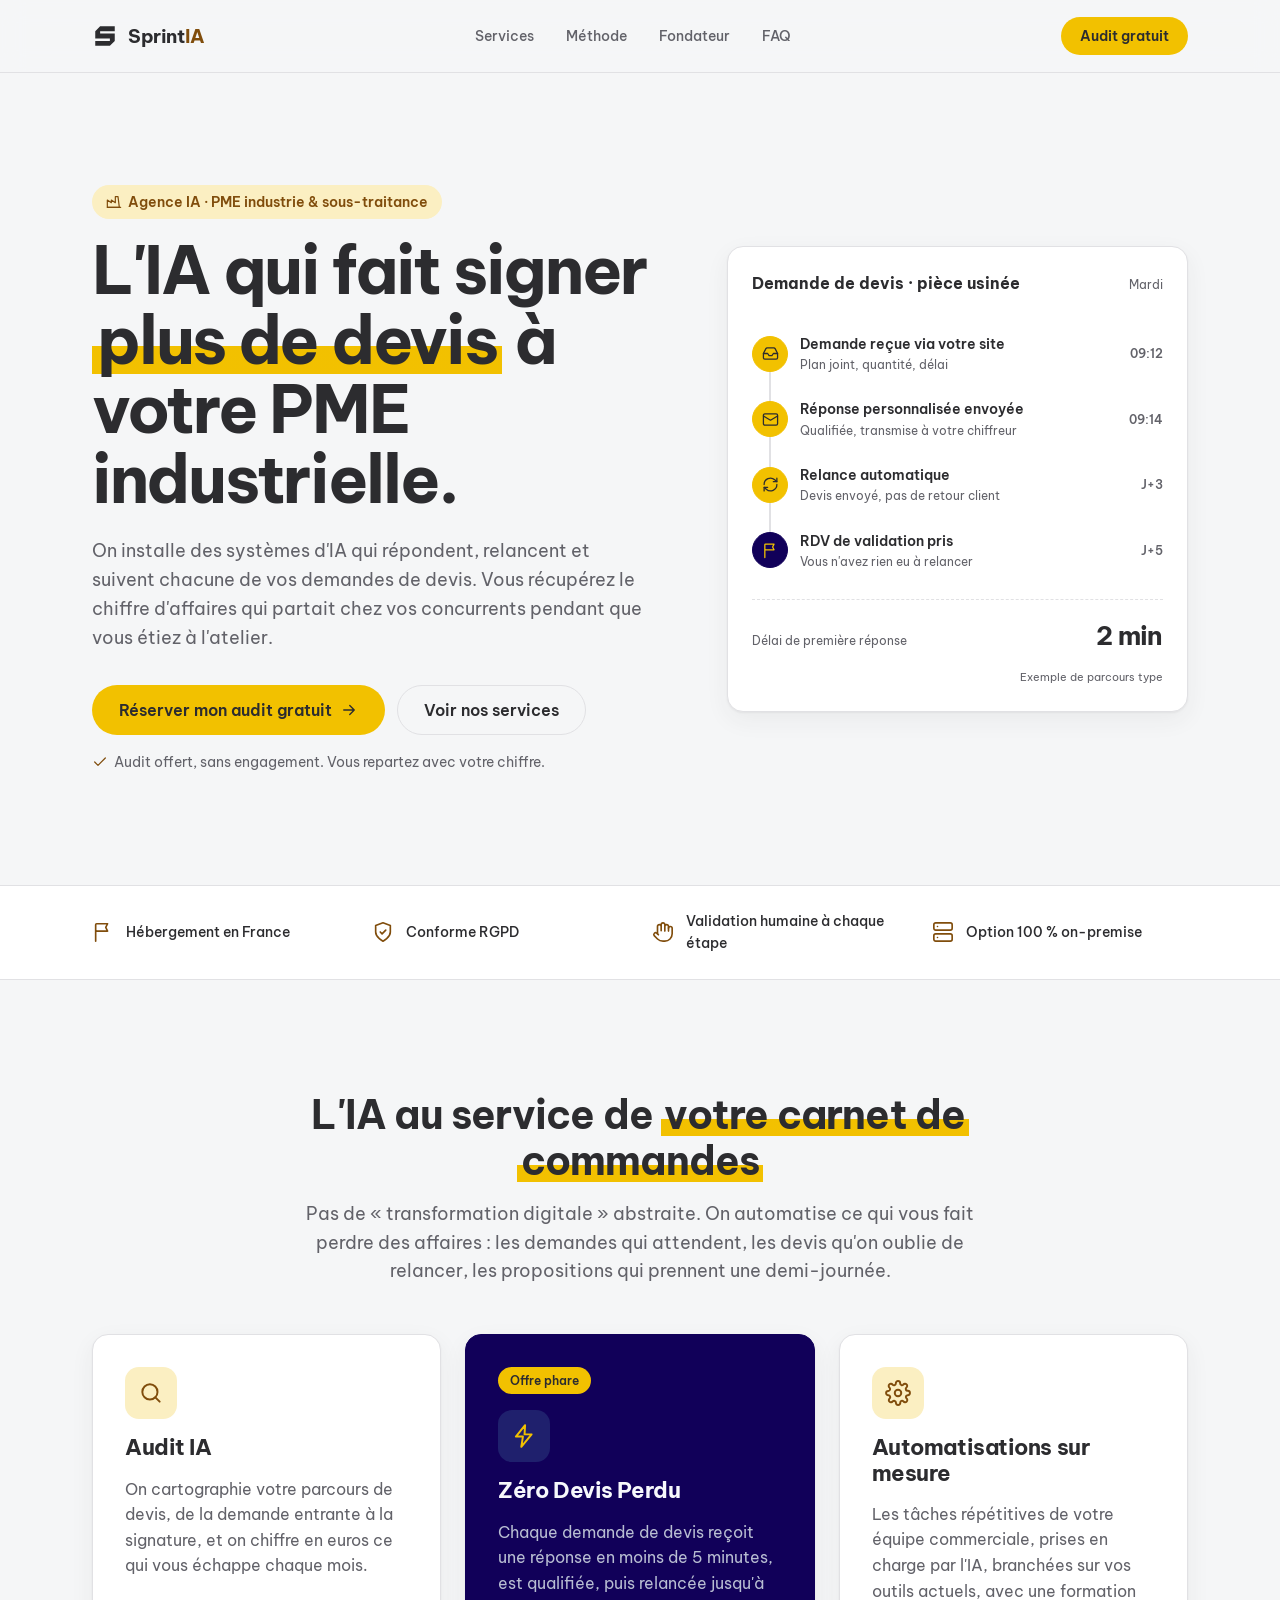
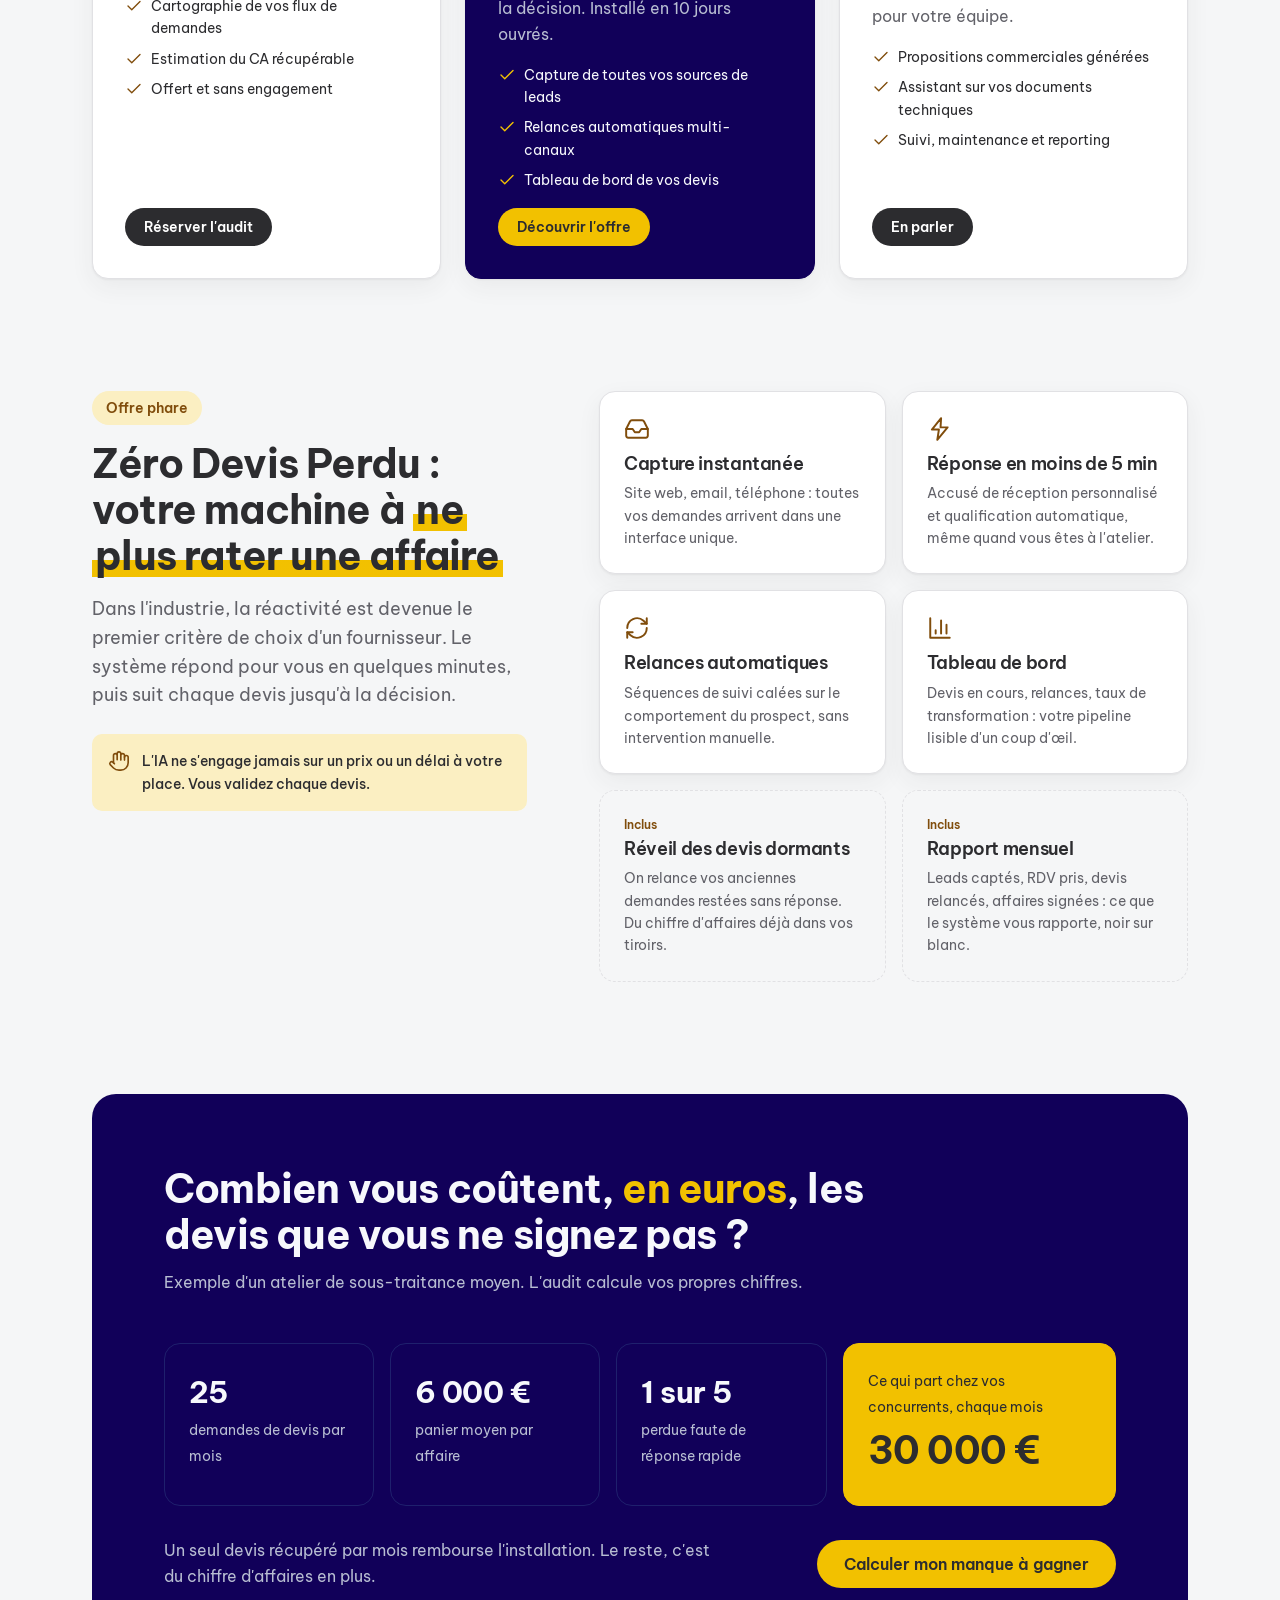
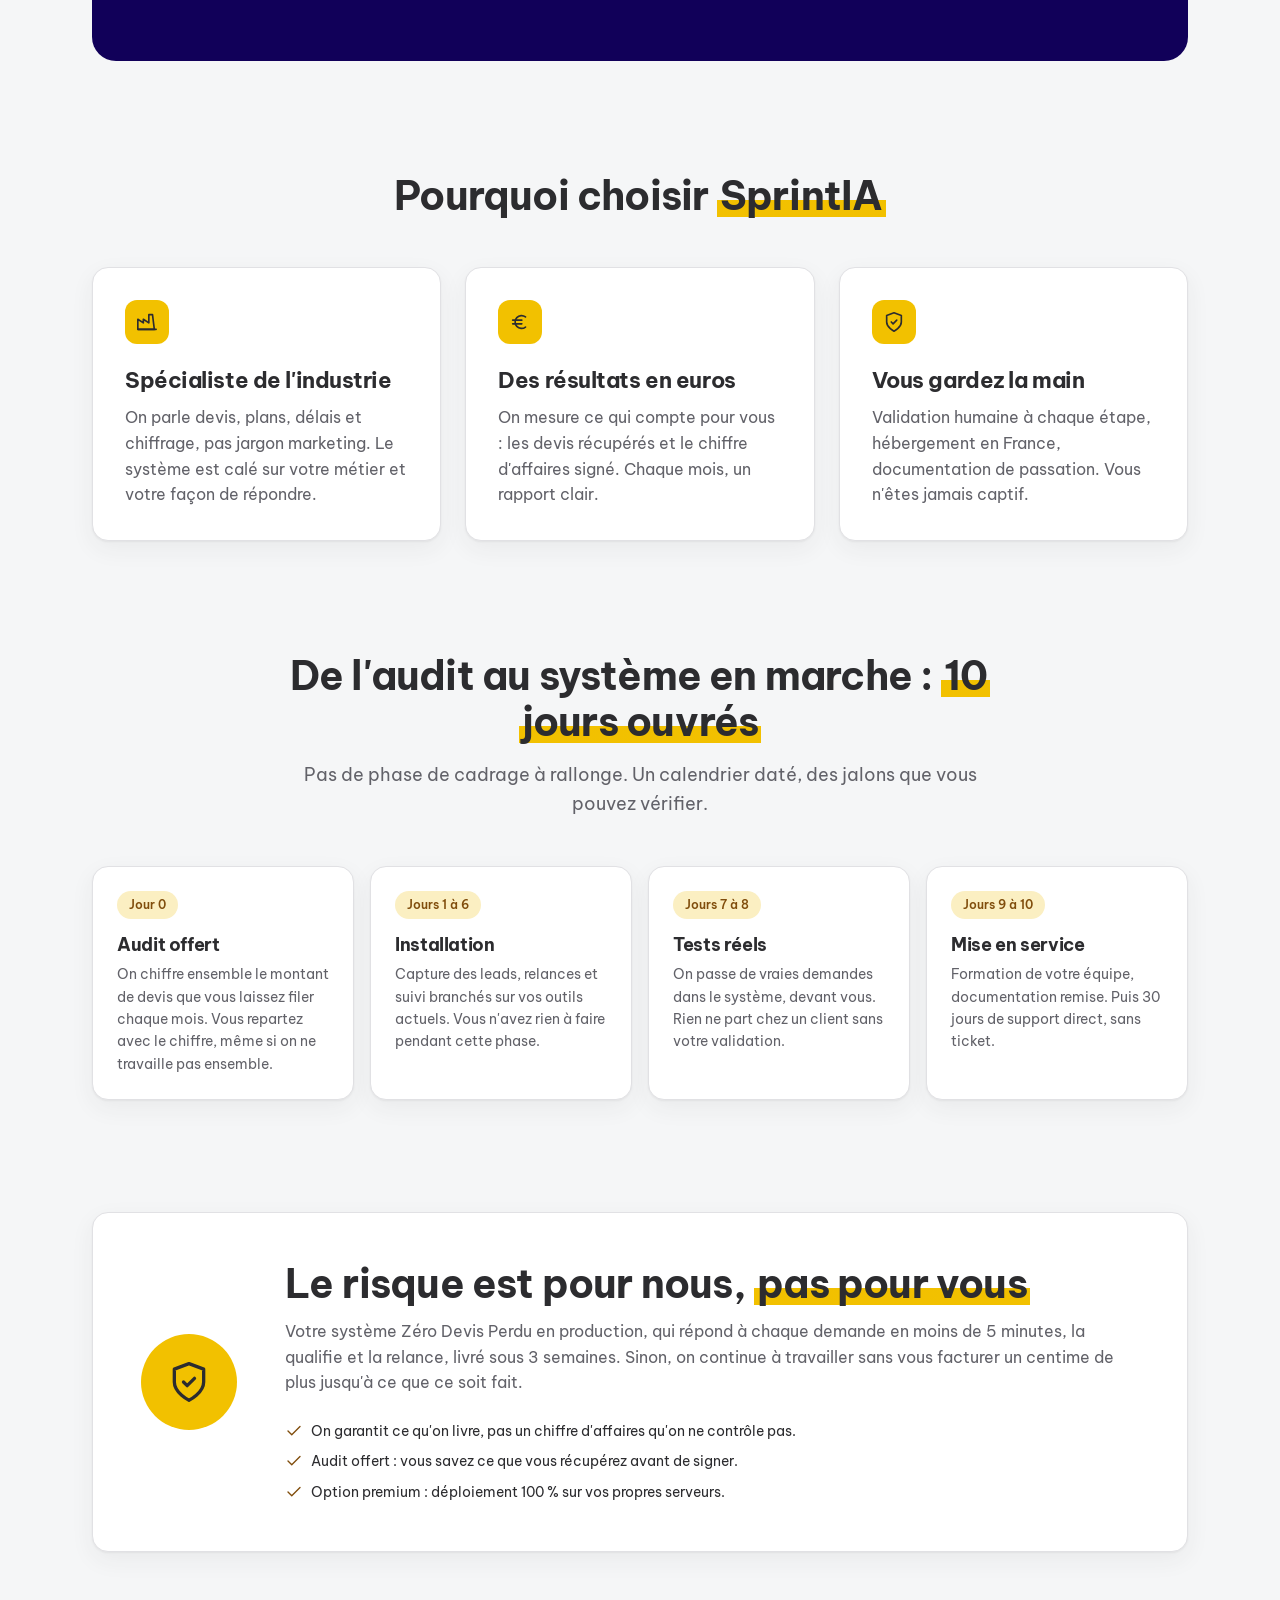
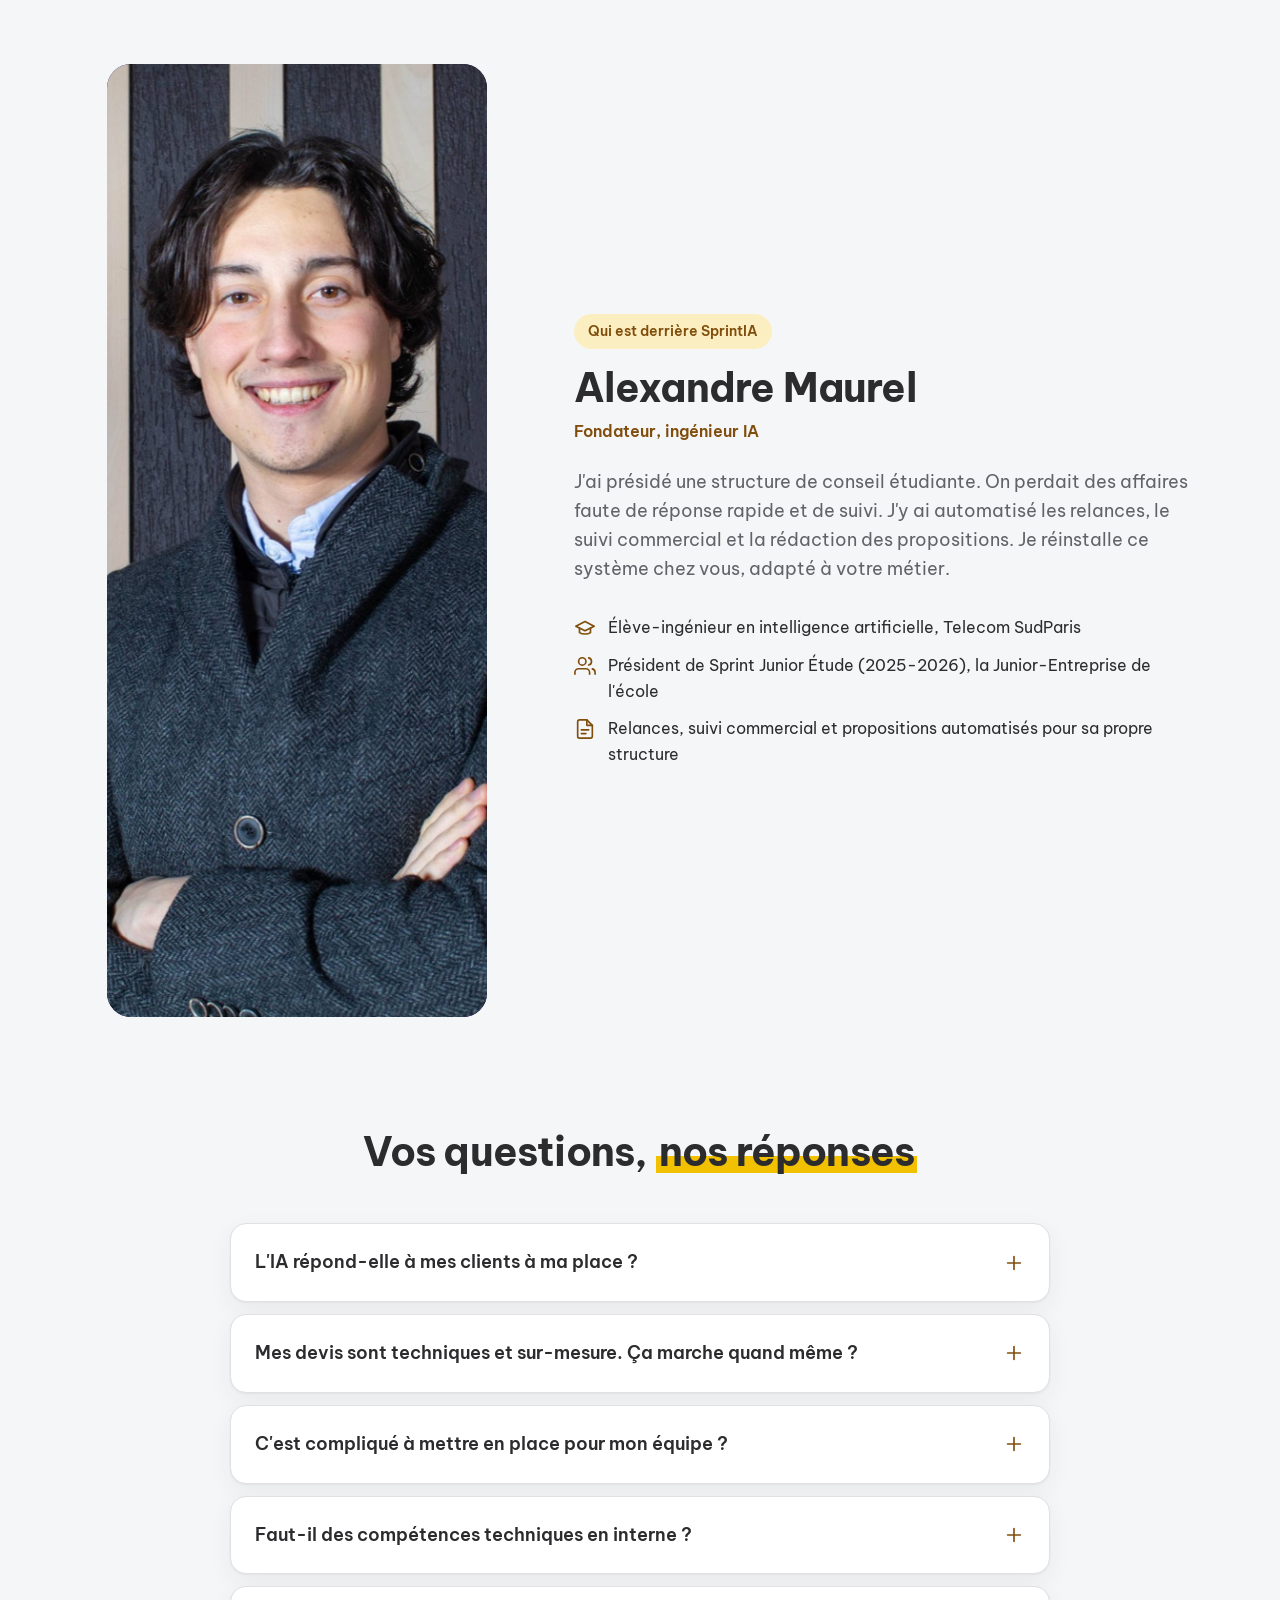
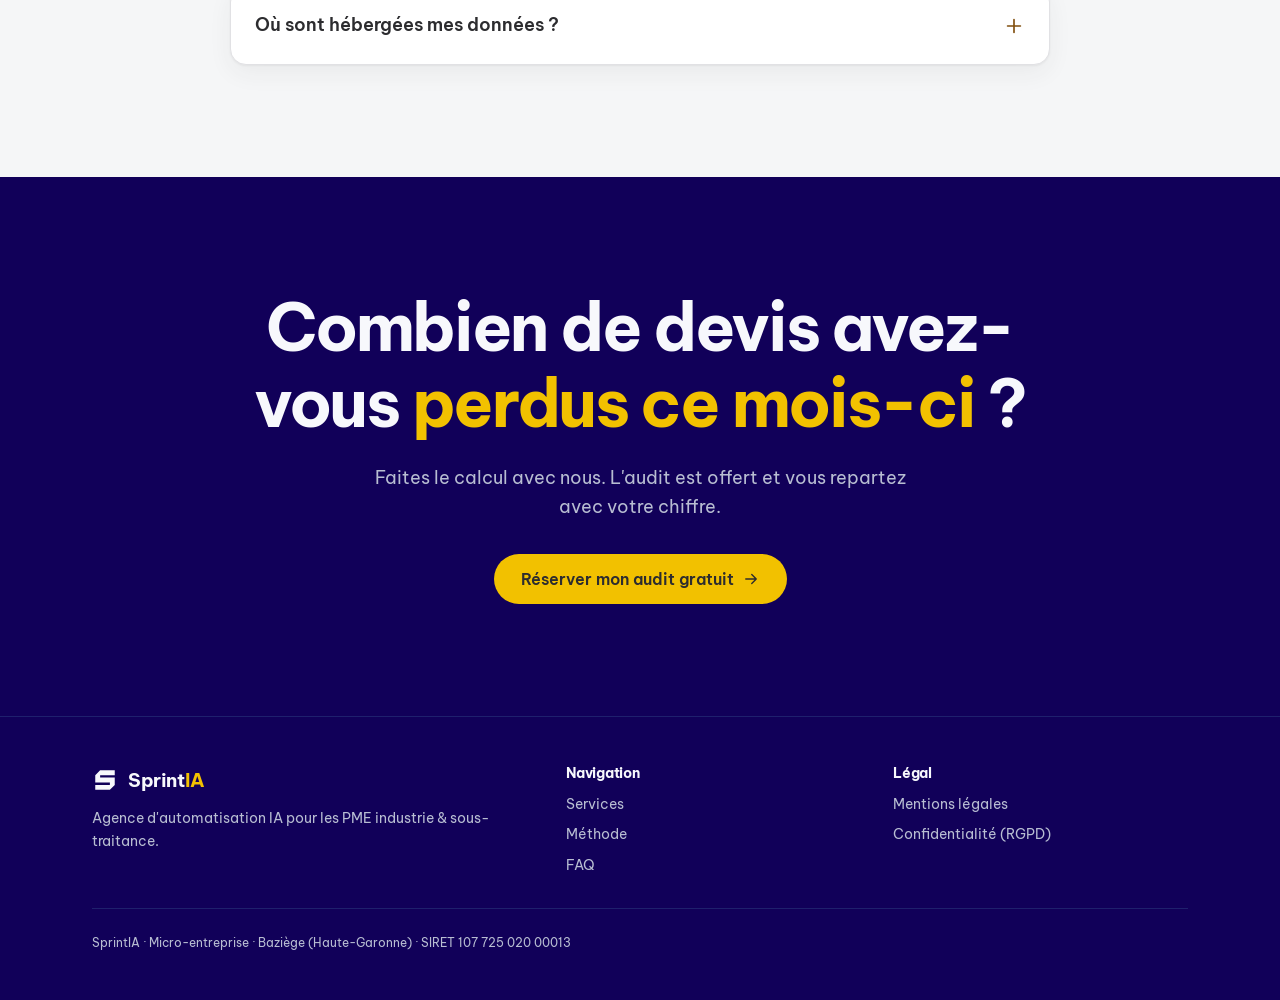
==== commit 21b0a156: "Ajoute la photo du fondateur Co-Authored-By: Claude Opus 5.5 <noreply@anthropic.com>" ====
--- a/index.html
+++ b/index.html
@@ -275,6 +275,7 @@
 .founder { display: grid; gap: var(--space-2xl); grid-template-columns: minmax(0, 1fr); align-items: center; }
 @media (min-width: 900px) { .founder { grid-template-columns: minmax(0, 0.8fr) minmax(0, 1.2fr); gap: var(--space-3xl); } }
 .portrait { aspect-ratio: 4 / 5; max-width: 380px; width: 100%; margin: 0 auto; border-radius: var(--radius-lg); background: var(--color-navy); color: var(--color-accent); display: grid; place-items: center; font-size: 5rem; font-weight: 700; letter-spacing: -0.04em; position: relative; overflow: hidden; }
+img.portrait { object-fit: cover; object-position: center top; }
 .portrait::after { content: ""; position: absolute; inset: auto -20% -30% auto; width: 70%; aspect-ratio: 1; border-radius: 50%; border: 18px solid var(--color-navy-2); }
 .founder h2 { font-size: var(--text-2xl); font-weight: 700; }
 .founder .role { margin-top: var(--space-xs); font-weight: 600; color: var(--color-accent-ink); }
@@ -597,8 +598,7 @@
 <!-- FOUNDER -->
 <section id="fondateur" style="padding-top:0">
   <div class="wrap founder">
-    <!-- PHOTO : remplacer ce bloc par <img src="assets/alex.jpg" alt="Alexandre Maurel, fondateur de SprintIA" class="portrait"/> -->
-    <div class="portrait reveal" aria-hidden="true">AM</div>
+    <img src="assets/alex.jpg" alt="Alexandre Maurel, fondateur de SprintIA" class="portrait reveal" width="800" height="953" loading="lazy"/>
     <div class="reveal">
       <span class="tag">Qui est derrière SprintIA</span>
       <h2>Alexandre Maurel</h2>
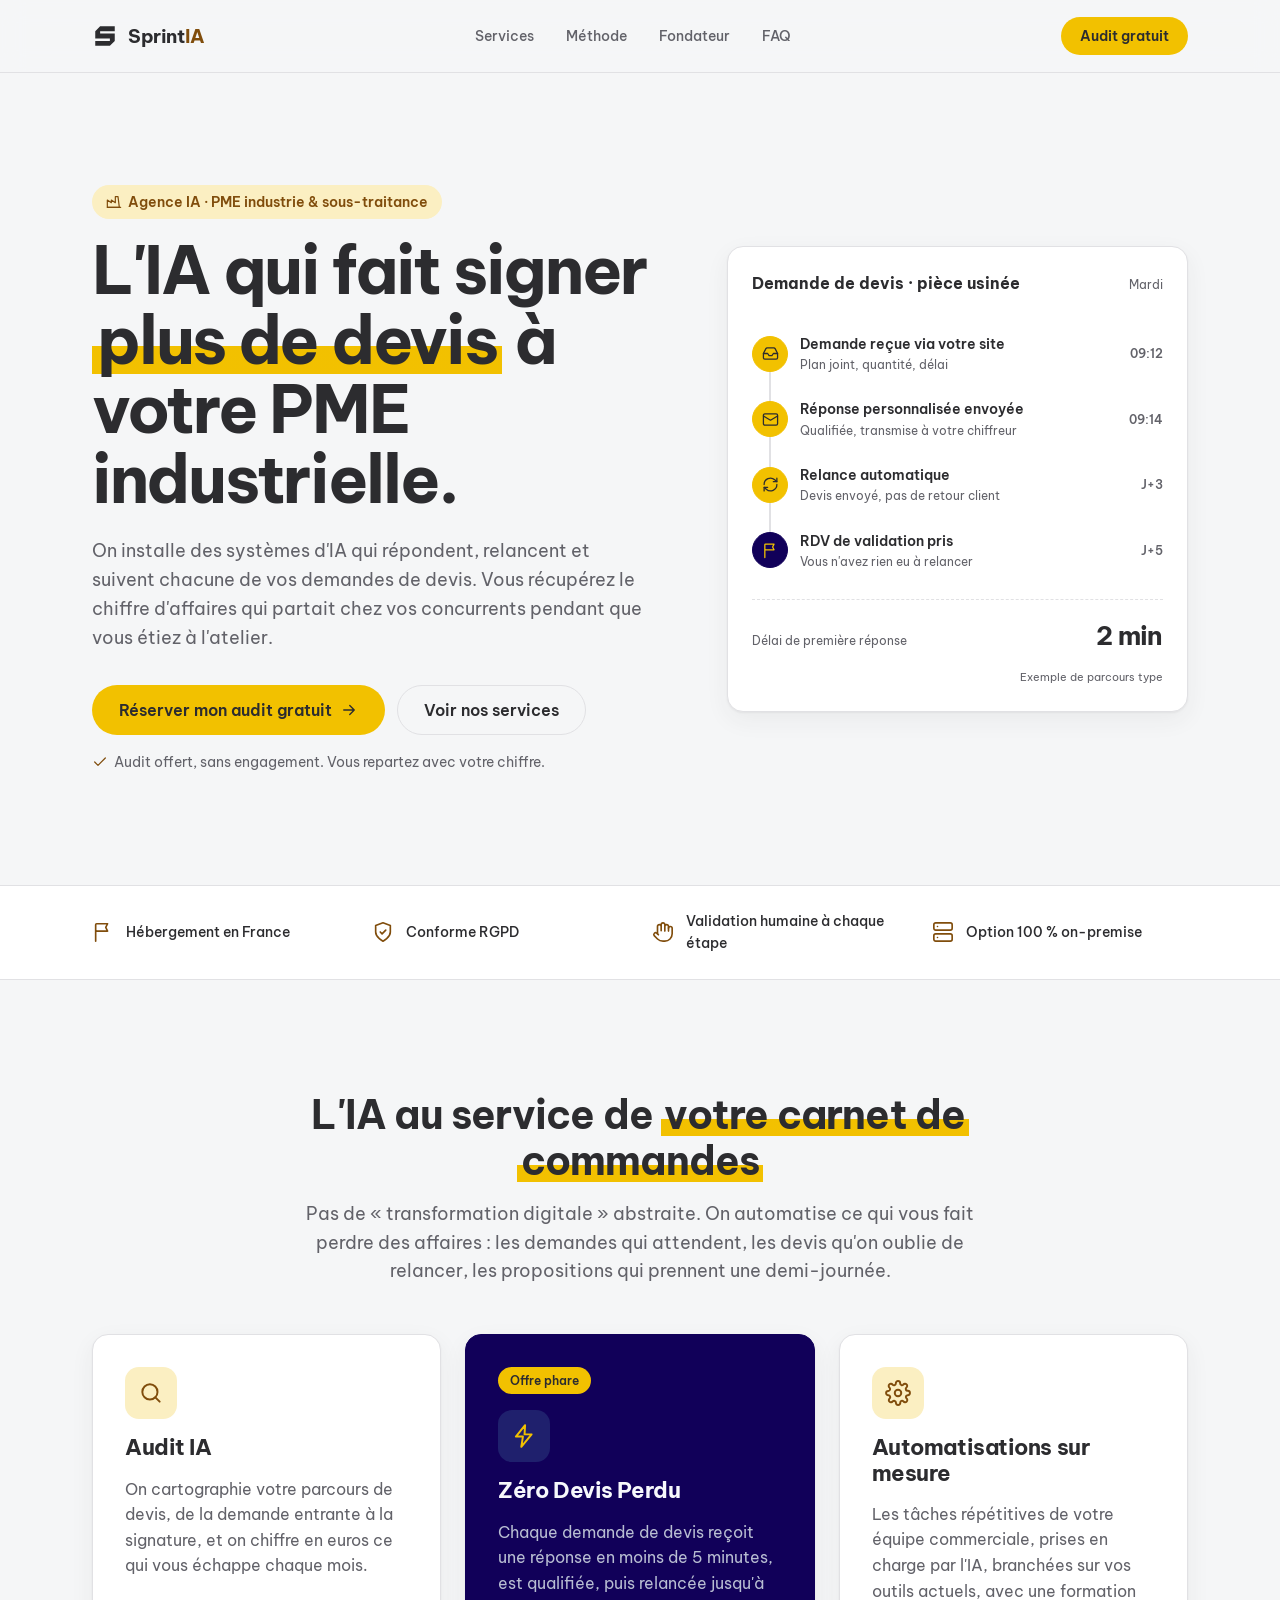
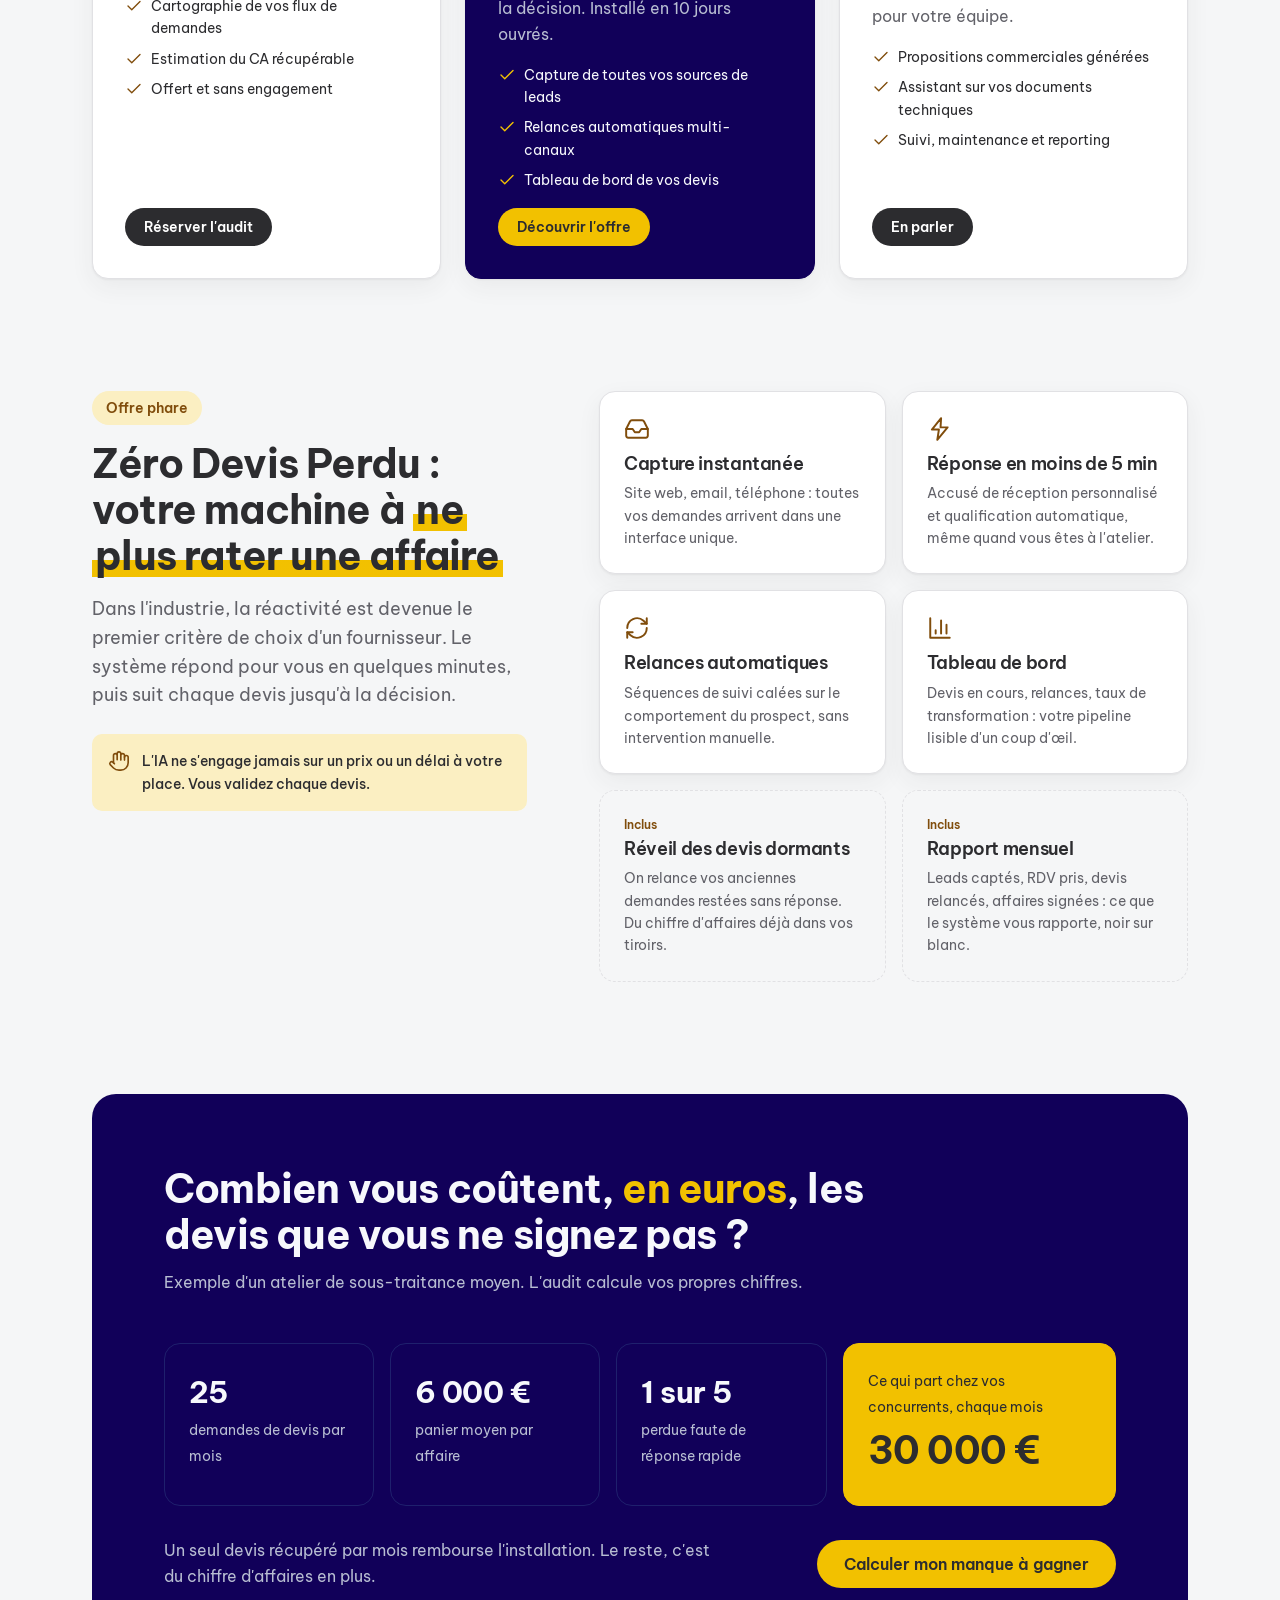
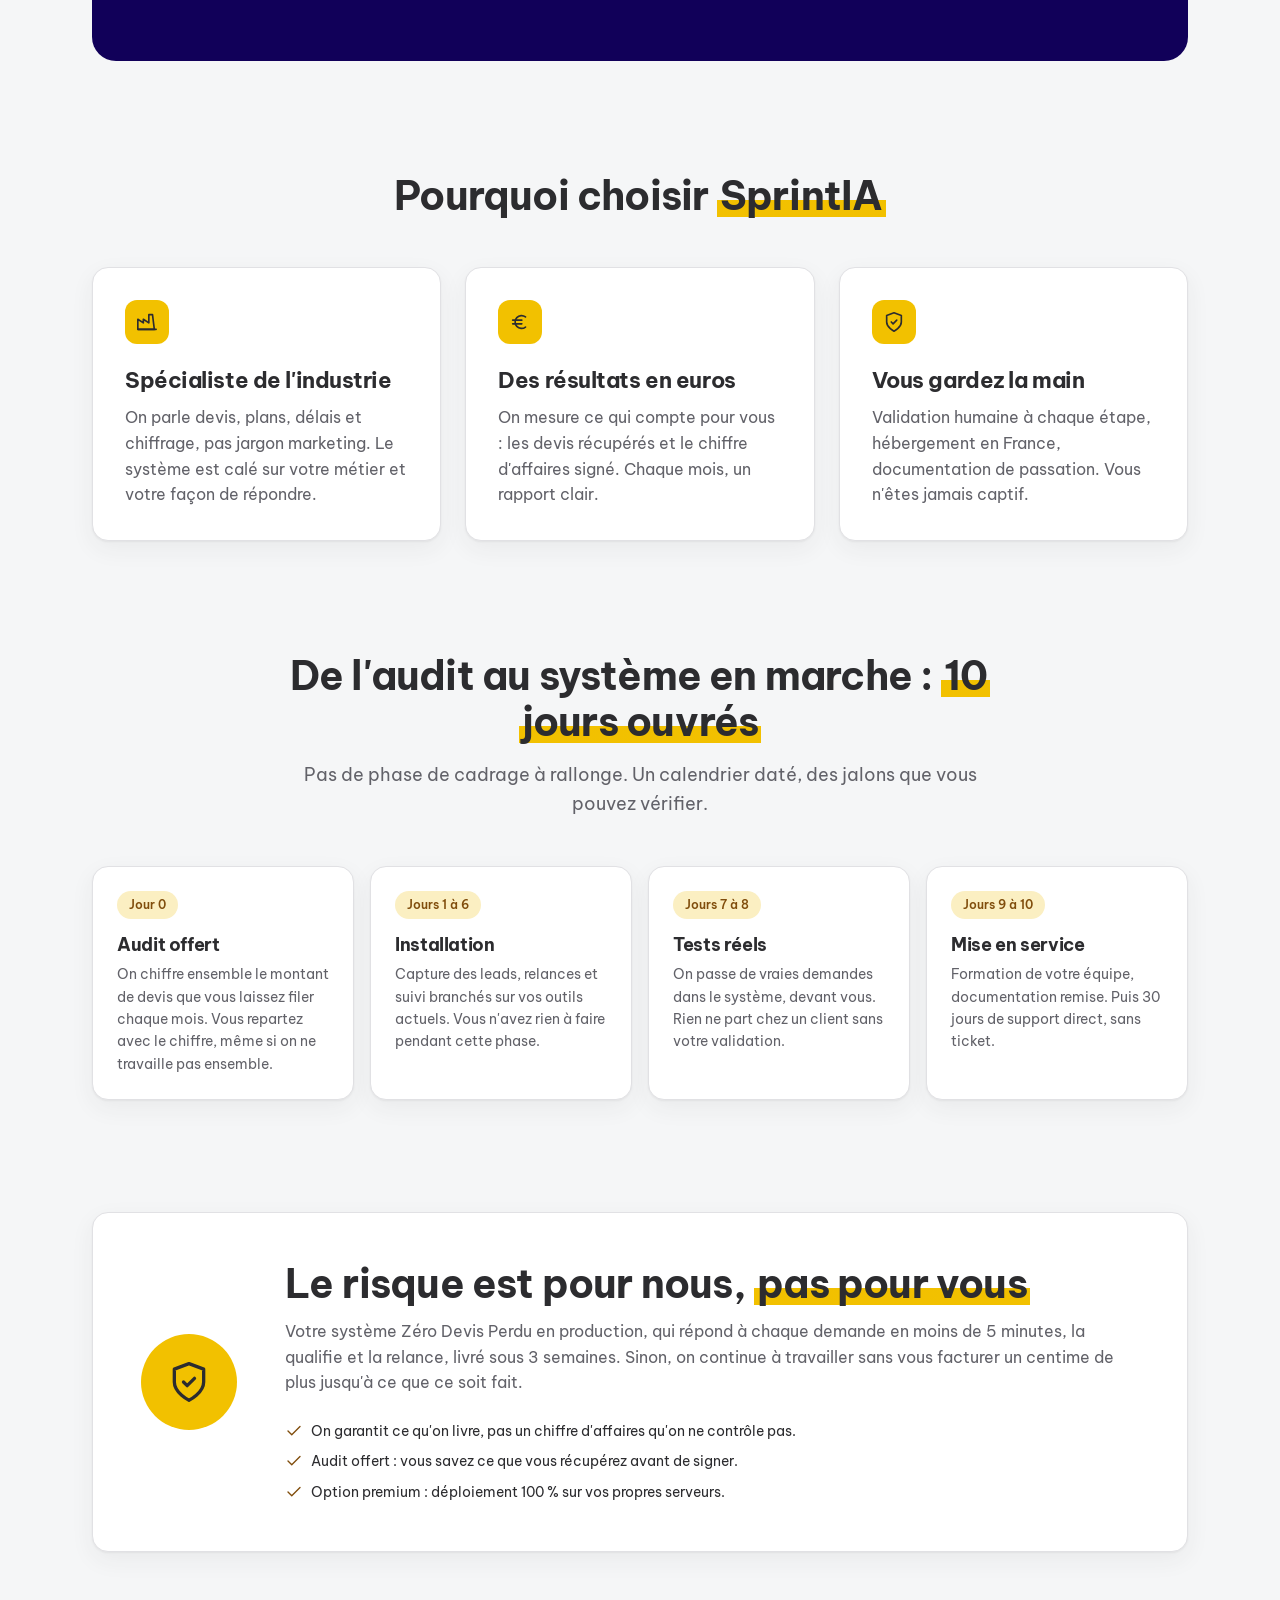
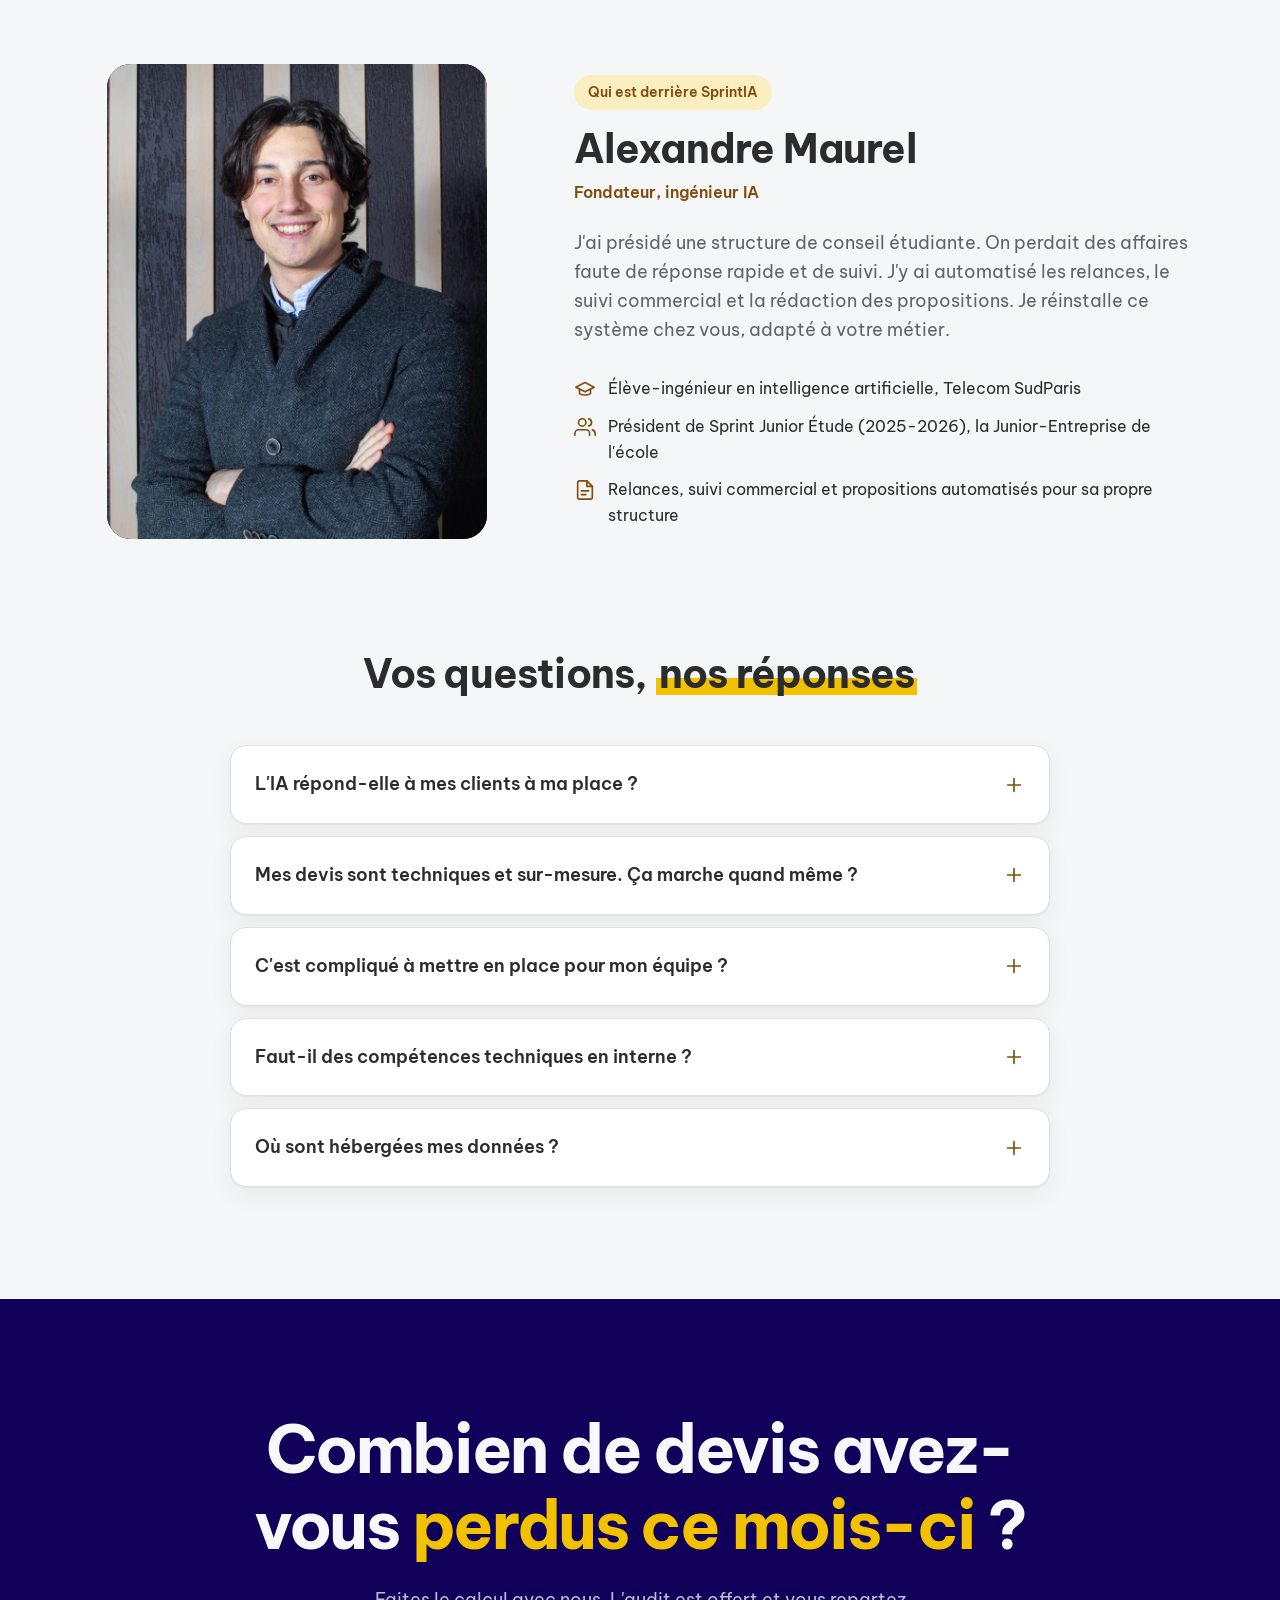
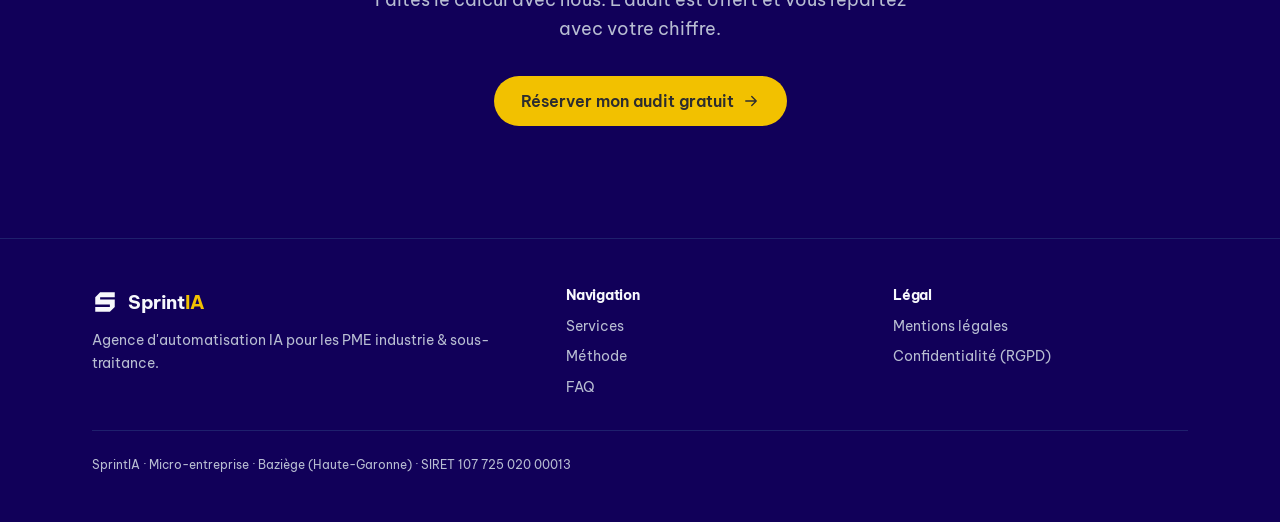
==== commit 6c4a2822: "Corrige le ratio de la photo du fondateur Co-Authored-By: Claude Opus 5.5 <noreply@anthropic.com>" ====
--- a/index.html
+++ b/index.html
@@ -275,7 +275,7 @@
 .founder { display: grid; gap: var(--space-2xl); grid-template-columns: minmax(0, 1fr); align-items: center; }
 @media (min-width: 900px) { .founder { grid-template-columns: minmax(0, 0.8fr) minmax(0, 1.2fr); gap: var(--space-3xl); } }
 .portrait { aspect-ratio: 4 / 5; max-width: 380px; width: 100%; margin: 0 auto; border-radius: var(--radius-lg); background: var(--color-navy); color: var(--color-accent); display: grid; place-items: center; font-size: 5rem; font-weight: 700; letter-spacing: -0.04em; position: relative; overflow: hidden; }
-img.portrait { object-fit: cover; object-position: center top; }
+img.portrait { height: auto; object-fit: cover; object-position: center top; }
 .portrait::after { content: ""; position: absolute; inset: auto -20% -30% auto; width: 70%; aspect-ratio: 1; border-radius: 50%; border: 18px solid var(--color-navy-2); }
 .founder h2 { font-size: var(--text-2xl); font-weight: 700; }
 .founder .role { margin-top: var(--space-xs); font-weight: 600; color: var(--color-accent-ink); }
